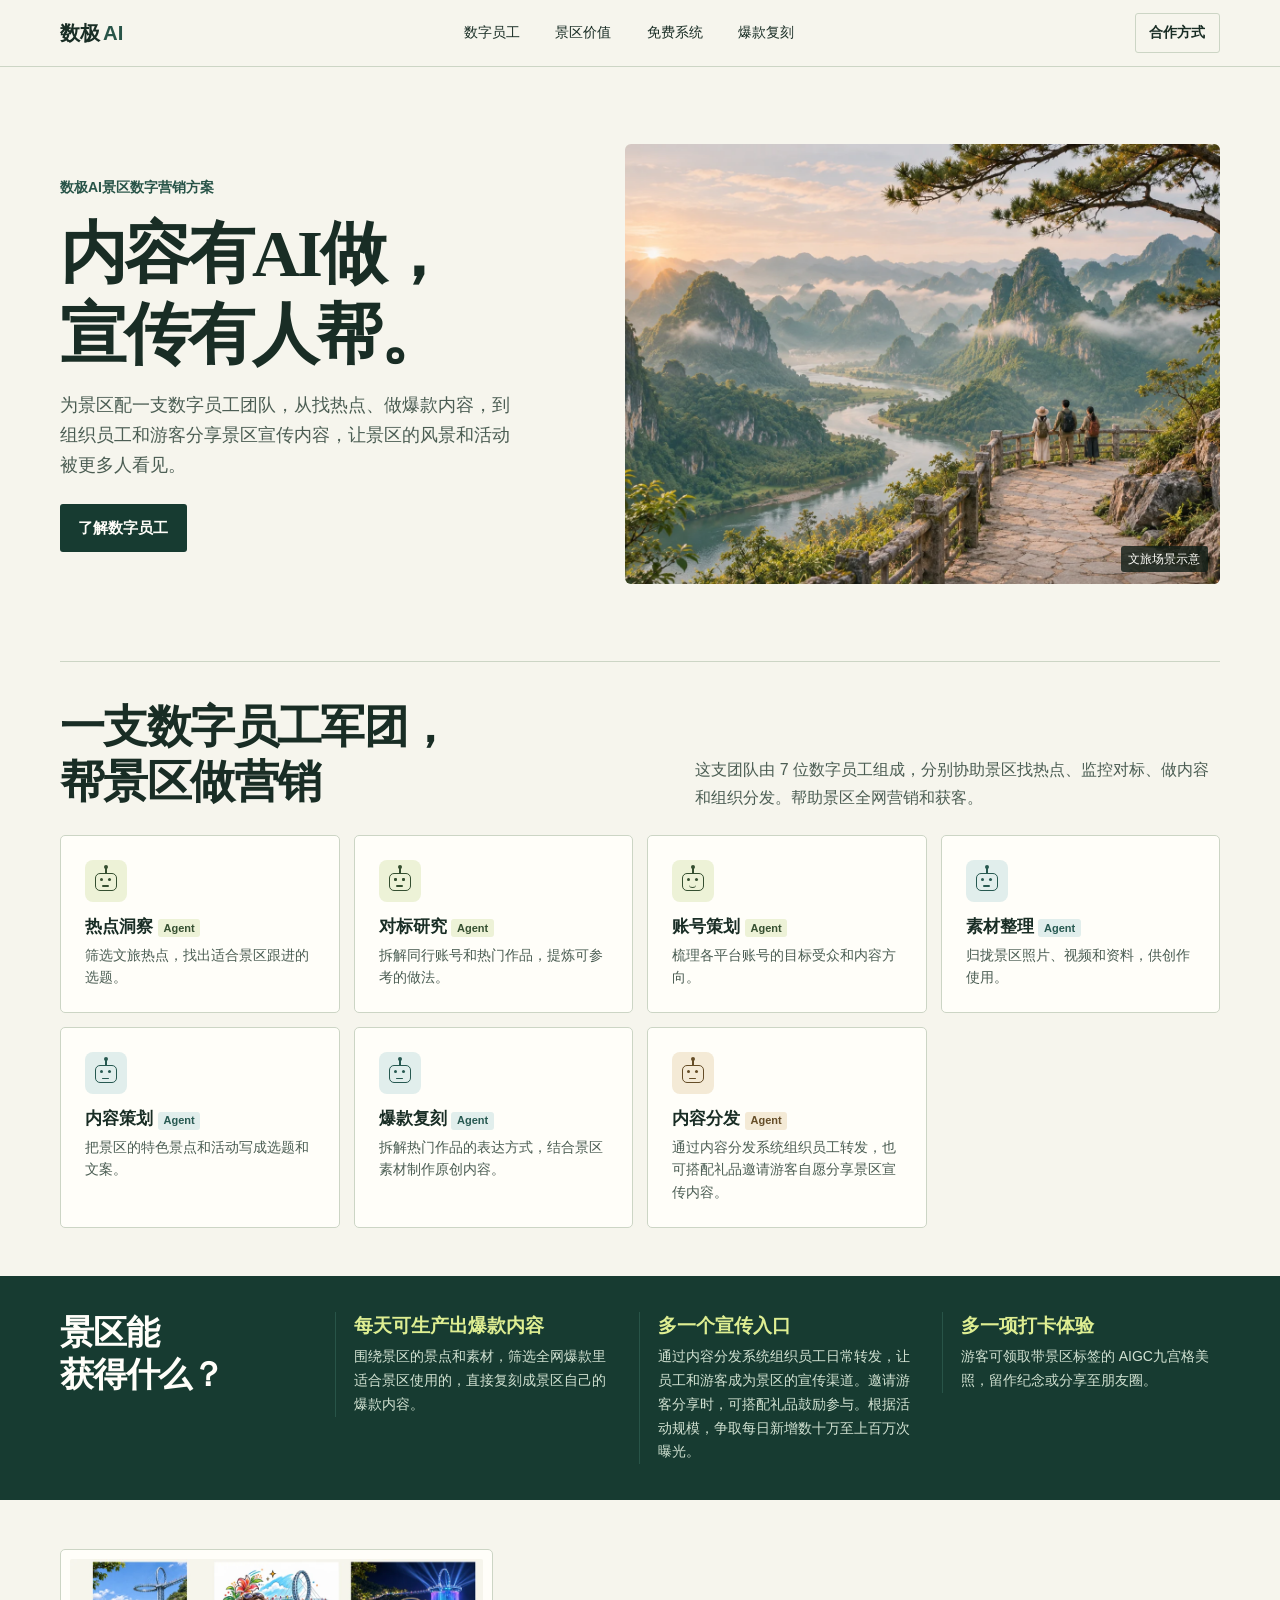
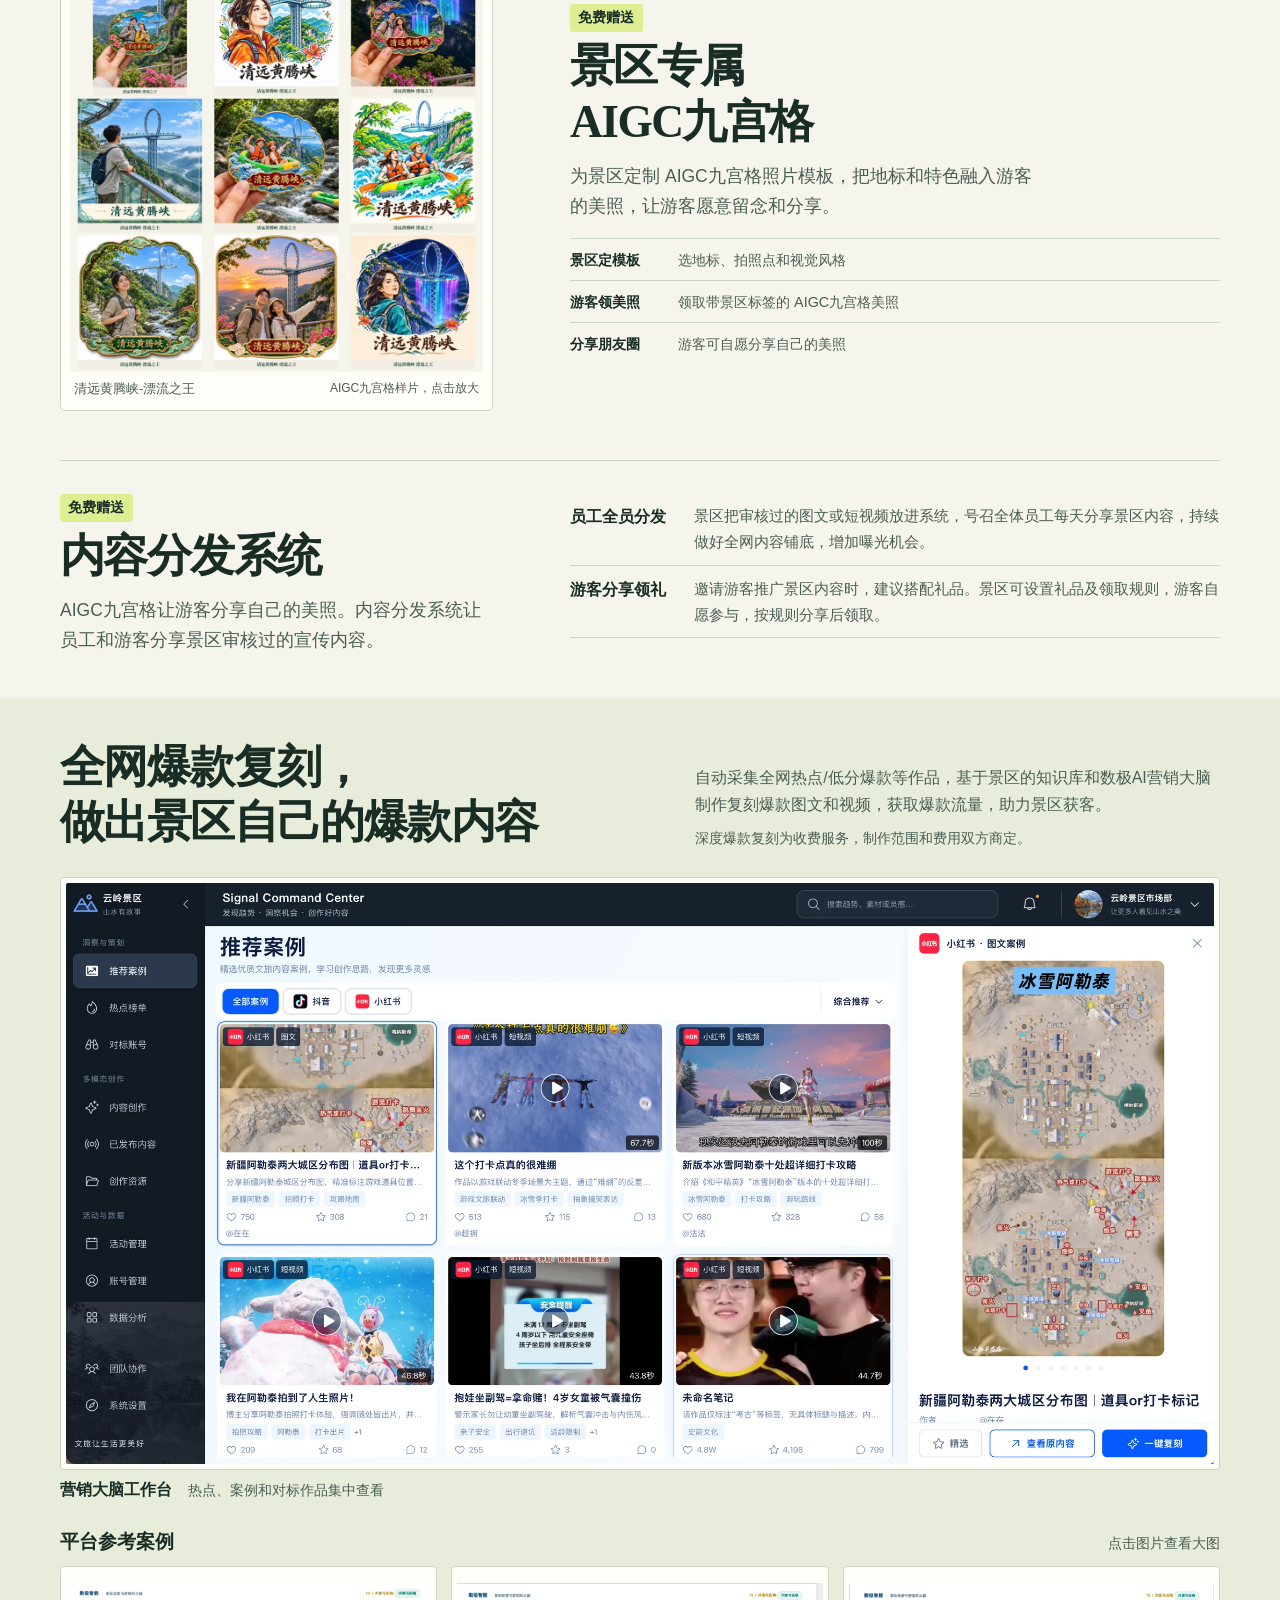
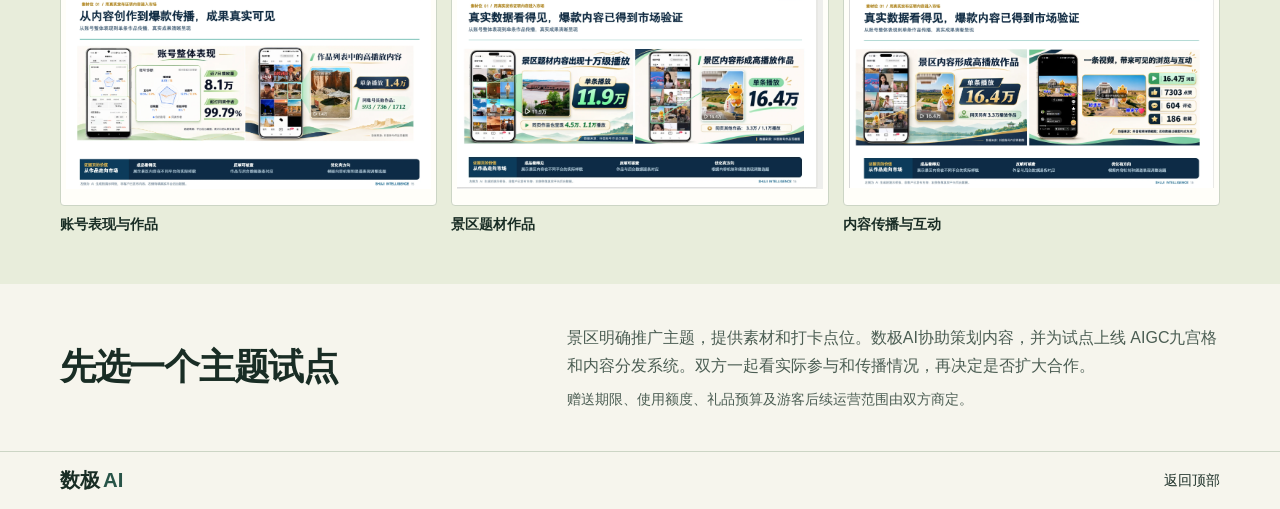
==== scenic-marketing/index.html @ 0c5eeeb1 "Publish the current scenic marketing proposal as a static page" ====
<!doctype html>
<html lang="zh-CN">
<head>
  <meta charset="utf-8">
  <meta name="viewport" content="width=device-width, initial-scale=1">
  <title>数极AI｜景区数字营销合作方案</title>
  <meta name="description" content="数极AI数字员工协助景区找热点、做内容、组织员工和游客分享，合作免费提供 AIGC九宫格和内容分发系统。">
  <link rel="stylesheet" href="styles.css">
  <script src="gallery.js" defer></script>
</head>
<body id="top">
  <a class="skip" href="#main">跳到正文</a>
  <header class="site-header">
    <div class="wrap nav">
      <a class="wordmark" href="#top">数极<span>AI</span></a>
      <nav aria-label="页面导航">
        <a href="#staff">数字员工</a>
        <a href="#value">景区价值</a>
        <a href="#gift">免费系统</a>
        <a href="#core">爆款复刻</a>
      </nav>
      <a class="nav-action" href="#pilot">合作方式</a>
    </div>
  </header>

  <main id="main">
    <section class="hero wrap" aria-labelledby="hero-title">
      <div class="hero-copy">
        <p class="hero-label">数极AI景区数字营销方案</p>
        <h1 id="hero-title">内容有AI做，<br>宣传有人帮。</h1>
        <p class="intro">为景区配一支数字员工团队，从找热点、做爆款内容，到组织员工和游客分享景区宣传内容，让景区的风景和活动被更多人看见。</p>
        <a class="button" href="#staff">了解数字员工</a>
      </div>
      <figure class="hero-figure">
        <img src="assets/scenic-hero.webp" width="1440" height="960" fetchpriority="high" alt="游客在观景步道上眺望青山与河流">
        <figcaption>文旅场景示意</figcaption>
      </figure>
    </section>

    <section class="staff wrap" id="staff" aria-labelledby="staff-title">
      <div class="section-heading">
        <h2 id="staff-title">一支数字员工军团，<br>帮景区做营销</h2>
        <p>这支团队由 7 位数字员工组成，分别协助景区找热点、监控对标、做内容和组织分发。帮助景区全网营销和获客。</p>
      </div>
      <ul class="staff-grid">
        <li class="agent agent-research">
          <span class="agent-icon" aria-hidden="true"><span class="robot-face"></span></span>
          <h3>热点洞察 <span class="agent-label">Agent</span></h3>
          <p>筛选文旅热点，找出适合景区跟进的选题。</p>
        </li>
        <li class="agent agent-research">
          <span class="agent-icon" aria-hidden="true"><span class="robot-face"></span></span>
          <h3>对标研究 <span class="agent-label">Agent</span></h3>
          <p>拆解同行账号和热门作品，提炼可参考的做法。</p>
        </li>
        <li class="agent agent-research">
          <span class="agent-icon" aria-hidden="true"><span class="robot-face"></span></span>
          <h3>账号策划 <span class="agent-label">Agent</span></h3>
          <p>梳理各平台账号的目标受众和内容方向。</p>
        </li>
        <li class="agent agent-creation">
          <span class="agent-icon" aria-hidden="true"><span class="robot-face"></span></span>
          <h3>素材整理 <span class="agent-label">Agent</span></h3>
          <p>归拢景区照片、视频和资料，供创作使用。</p>
        </li>
        <li class="agent agent-creation">
          <span class="agent-icon" aria-hidden="true"><span class="robot-face"></span></span>
          <h3>内容策划 <span class="agent-label">Agent</span></h3>
          <p>把景区的特色景点和活动写成选题和文案。</p>
        </li>
        <li class="agent agent-creation">
          <span class="agent-icon" aria-hidden="true"><span class="robot-face"></span></span>
          <h3>爆款复刻 <span class="agent-label">Agent</span></h3>
          <p>拆解热门作品的表达方式，结合景区素材制作原创内容。</p>
        </li>
        <li class="agent agent-distribution">
          <span class="agent-icon" aria-hidden="true"><span class="robot-face"></span></span>
          <h3>内容分发 <span class="agent-label">Agent</span></h3>
          <p>通过内容分发系统组织员工转发，也可搭配礼品邀请游客自愿分享景区宣传内容。</p>
        </li>
      </ul>
    </section>

    <section class="value" id="value" aria-labelledby="value-title">
      <div class="wrap value-grid">
        <h2 id="value-title">景区能<br>获得什么？</h2>
        <article><h3>每天可生产出爆款内容</h3><p>围绕景区的景点和素材，筛选全网爆款里适合景区使用的，直接复刻成景区自己的爆款内容。</p></article>
        <article><h3>多一个宣传入口</h3><p>通过内容分发系统组织员工日常转发，让员工和游客成为景区的宣传渠道。邀请游客分享时，可搭配礼品鼓励参与。根据活动规模，争取每日新增数十万至上百万次曝光。</p></article>
        <article><h3>多一项打卡体验</h3><p>游客可领取带景区标签的 AIGC九宫格美照，留作纪念或分享至朋友圈。</p></article>
      </div>
    </section>

    <section class="gift wrap" id="gift" aria-labelledby="gift-title">
      <figure class="gift-figure">
        <a class="zoom" href="assets/huangtengxia-nine.webp" data-caption="清远黄腾峡-漂流之王" aria-label="放大查看黄腾峡 AIGC九宫格样片">
          <img src="assets/huangtengxia-nine-preview.webp" width="940" height="940" loading="lazy" alt="清远黄腾峡-漂流之王，以天门悬廊、环形瀑布夜景和峡谷漂流为主题的 AIGC九宫格样片">
        </a>
        <figcaption>清远黄腾峡-漂流之王 <span>AIGC九宫格样片，点击放大</span></figcaption>
      </figure>
      <div class="gift-copy">
        <p class="offer">免费赠送</p>
        <h2 id="gift-title">景区专属<br>AIGC九宫格</h2>
        <p class="intro">为景区定制 AIGC九宫格照片模板，把地标和特色融入游客的美照，让游客愿意留念和分享。</p>
        <ol class="gift-flow">
          <li><strong>景区定模板</strong><span>选地标、拍照点和视觉风格</span></li>
          <li><strong>游客领美照</strong><span>领取带景区标签的 AIGC九宫格美照</span></li>
          <li><strong>分享朋友圈</strong><span>游客可自愿分享自己的美照</span></li>
        </ol>
      </div>
    </section>


    <section class="distribution wrap" id="distribution" aria-labelledby="distribution-title">
      <div>
        <p class="offer">免费赠送</p>
        <h2 id="distribution-title">内容分发系统</h2>
        <p class="intro">AIGC九宫格让游客分享自己的美照。内容分发系统让员工和游客分享景区审核过的宣传内容。</p>
      </div>
      <dl class="distribution-paths">
        <div>
          <dt>员工全员分发</dt>
          <dd>景区把审核过的图文或短视频放进系统，号召全体员工每天分享景区内容，持续做好全网内容铺底，增加曝光机会。</dd>
        </div>
        <div>
          <dt>游客分享领礼</dt>
          <dd>邀请游客推广景区内容时，建议搭配礼品。景区可设置礼品及领取规则，游客自愿参与，按规则分享后领取。</dd>
        </div>
      </dl>
    </section>

    <section class="core" id="core" aria-labelledby="core-title">
      <div class="wrap">
        <div class="section-heading">
          <h2 id="core-title">全网爆款复刻，<br>做出景区自己的爆款内容</h2>
          <div>
            <p>自动采集全网热点/低分爆款等作品，基于景区的知识库和数极AI营销大脑制作复刻爆款图文和视频，获取爆款流量，助力景区获客。</p>
            <p class="scope">深度爆款复刻为收费服务，制作范围和费用双方商定。</p>
          </div>
        </div>
        <figure class="workspace">
          <a class="zoom" href="assets/screen-0.webp" data-caption="营销大脑工作台" aria-label="放大查看营销大脑工作台">
            <img src="assets/screen-0.webp" width="2200" height="1114" loading="lazy" alt="数极AI营销大脑的文旅内容推荐案例工作台">
          </a>
          <figcaption><strong>营销大脑工作台</strong><span>热点、案例和对标作品集中查看</span></figcaption>
        </figure>
        <div class="case-header"><h3>平台参考案例</h3><p>点击图片查看大图</p></div>
        <div class="case-grid">
          <figure><a class="zoom" href="assets/screen-1.webp" data-caption="账号表现与作品" aria-label="放大查看账号表现与作品"><img src="assets/screen-1.webp" width="2024" height="1142" loading="lazy" alt="账号表现与作品展示"></a><figcaption>账号表现与作品</figcaption></figure>
          <figure><a class="zoom" href="assets/screen-2.webp" data-caption="景区题材作品" aria-label="放大查看景区题材作品"><img src="assets/screen-2.webp" width="2012" height="1136" loading="lazy" alt="景区题材作品展示"></a><figcaption>景区题材作品</figcaption></figure>
          <figure><a class="zoom" href="assets/screen-3.webp" data-caption="内容传播与互动" aria-label="放大查看内容传播与互动"><img src="assets/screen-3.webp" width="1998" height="1120" loading="lazy" alt="内容传播与互动展示"></a><figcaption>内容传播与互动</figcaption></figure>
        </div>
      </div>
    </section>

    <section class="pilot wrap" id="pilot" aria-labelledby="pilot-title">
      <h2 id="pilot-title">先选一个主题试点</h2>
      <div>
        <p>景区明确推广主题，提供素材和打卡点位。数极AI协助策划内容，并为试点上线 AIGC九宫格和内容分发系统。双方一起看实际参与和传播情况，再决定是否扩大合作。</p>
        <p class="scope">赠送期限、使用额度、礼品预算及游客后续运营范围由双方商定。</p>
      </div>
    </section>
  </main>
  <footer class="site-footer"><div class="wrap"><span class="wordmark">数极<span>AI</span></span><a href="#top">返回顶部</a></div></footer>
  <dialog class="lightbox" aria-labelledby="lightbox-title">
    <div class="lightbox-head"><strong id="lightbox-title"></strong><button type="button">关闭</button></div>
    <img alt="">
  </dialog>
</body>
</html>
---- scenic-marketing/styles.css ----
:root {
  color-scheme: light;
  --paper: #f6f5ed;
  --white: #fffef9;
  --ink: #192d25;
  --soft-ink: #4b5d53;
  --pine: #173b31;
  --fern: #285448;
  --lime: #deee92;
  --pale: #e8eddb;
  --outline: #ccd5c5;
  --inverse: #d2e2d2;
  --scrim: #101d17cc;
  --agent-research-bg: #edf2d7;
  --agent-research-ink: #354f30;
  --agent-creation-bg: #e1eeec;
  --agent-creation-ink: #275951;
  --agent-distribution-bg: #f4ead6;
  --agent-distribution-ink: #654d27;
  --sans: "PingFang SC", "Noto Sans CJK SC", "Microsoft YaHei", sans-serif;
  --serif: "Songti SC", "Noto Serif CJK SC", "SimSun", serif;
}

*, *::before, *::after { box-sizing: border-box; }
html { scroll-behavior: smooth; }
body {
  margin: 0;
  background: var(--paper);
  color: var(--ink);
  font: 400 1rem/1.7 var(--sans);
}
:focus-visible { outline: 3px solid var(--fern); outline-offset: 4px; }
a { color: inherit; text-decoration: none; }
h1, h2, h3, p, figure, dl, dd { margin: 0; }
img { display: block; max-width: 100%; }
section[id] { scroll-margin-top: 20px; }
.wrap { width: min(1160px, calc(100% - 80px)); margin-inline: auto; }
.skip { position: absolute; z-index: 5; top: .75rem; left: .75rem; padding: .6rem 1rem; background: var(--lime); }
.skip:not(:focus) { clip-path: inset(50%); }

.site-header { border-bottom: 1px solid var(--outline); }
.nav { min-height: 66px; display: flex; align-items: center; justify-content: space-between; gap: 24px; }
.wordmark { font-size: 1.27rem; font-weight: 850; white-space: nowrap; line-height: 1.2; }
.wordmark span { color: var(--fern); margin-left: .15em; }
.nav nav { display: flex; gap: clamp(.65rem, 3vw, 2.2rem); font-size: .875rem; }
.nav nav a:hover, .site-footer a:hover { text-decoration: underline; text-underline-offset: .25rem; }
.nav-action { padding: .42rem .85rem; border: 1px solid var(--outline); border-radius: 3px; font-size: .875rem; font-weight: 650; white-space: nowrap; }
.nav-action:hover { border-color: var(--fern); }

.hero {
  display: grid;
  grid-template-columns: minmax(0, .97fr) minmax(0, 1.15fr);
  align-items: center;
  gap: clamp(30px, 5vw, 80px);
  padding-block: clamp(36px, 6vw, 80px);
}
.hero-label { font-size: .875rem; font-weight: 650; color: var(--fern); }
h1, h2 { font-family: var(--serif); font-weight: 800; line-height: 1.22; overflow-wrap: break-word; }
h1 { font-size: clamp(2.75rem, 5.2vw, 5.1rem); margin: .8rem 0 1rem; letter-spacing: -.045em; }
h2 { font-size: clamp(2rem, 3.55vw, 3.1rem); letter-spacing: -.035em; }
h3 { font-size: 1.18rem; font-weight: 760; line-height: 1.45; }
.intro { max-width: 29rem; color: var(--soft-ink); font-size: clamp(1rem, 1.45vw, 1.095rem); }
.button {
  display: inline-block;
  margin-top: 1.45rem;
  padding: .7rem 1.15rem;
  background: var(--pine);
  color: var(--white);
  font-size: .9375rem;
  font-weight: 700;
  border-radius: 3px;
}
.button:hover { background: var(--fern); }
.hero-figure { position: relative; }
.hero-figure img { width: 100%; height: auto; aspect-ratio: 1.35; object-fit: cover; border-radius: 6px; background: var(--pale); }
.hero-figure figcaption {
  position: absolute;
  right: 12px;
  bottom: 12px;
  background: var(--scrim);
  color: var(--white);
  padding: .18rem .48rem;
  font-size: .75rem;
  border-radius: 3px;
}

.staff { padding: 38px 0 48px; border-top: 1px solid var(--outline); }
.section-heading { display: grid; grid-template-columns: minmax(0, 1fr) minmax(0, .87fr); gap: 32px; align-items: end; }
.section-heading p, .pilot p { color: var(--soft-ink); }
.staff-grid {
  display: grid;
  grid-template-columns: repeat(4, minmax(0, 1fr));
  gap: 14px;
  list-style: none;
  margin: 24px 0 0;
  padding: 0;
}
.agent {
  min-width: 0;
  padding: clamp(15px, 2.2vw, 24px);
  background: var(--white);
  border: 1px solid var(--outline);
  border-radius: 5px;
}
.agent-research {
  --agent-tile: var(--agent-research-bg);
  --agent-ink: var(--agent-research-ink);
}
.agent-creation {
  --agent-tile: var(--agent-creation-bg);
  --agent-ink: var(--agent-creation-ink);
}
.agent-distribution {
  --agent-tile: var(--agent-distribution-bg);
  --agent-ink: var(--agent-distribution-ink);
}
.agent > .agent-icon { margin-bottom: .8rem; }
.agent h3 { margin-bottom: .32rem; font-size: 1.0625rem; line-height: 1.4; }
.agent p { color: var(--soft-ink); font-size: .875rem; line-height: 1.6; }
.agent-label {
  display: inline-block;
  padding: .08rem .36rem;
  color: var(--agent-ink);
  background: var(--agent-tile);
  border-radius: 3px;
  font-size: .6875rem;
  font-weight: 650;
}
.agent-icon {
  position: relative;
  display: block;
  width: 42px;
  height: 42px;
  color: var(--agent-ink);
  background: var(--agent-tile);
  border-radius: 8px;
}
.agent-icon::before, .agent-icon::after,
.robot-face::before, .robot-face::after { position: absolute; content: ""; }
.agent-icon::before {
  top: 7px;
  left: 20px;
  width: 2px;
  height: 7px;
  background: currentColor;
}
.agent-icon::after {
  top: 5px;
  left: 19px;
  width: 4px;
  height: 4px;
  border-radius: 50%;
  background: currentColor;
}
.robot-face {
  position: absolute;
  top: 13px;
  left: 10px;
  width: 22px;
  height: 18px;
  border: 1.5px solid currentColor;
  border-radius: 5px;
}
.robot-face::before {
  top: 4px;
  left: 4px;
  width: 3px;
  height: 3px;
  border-radius: 50%;
  background: currentColor;
  box-shadow: 8px 0 currentColor;
}
.robot-face::after {
  left: 6px;
  bottom: 3px;
  width: 7px;
  height: 1.5px;
  border-radius: 2px;
  background: currentColor;
}
.agent:nth-child(2) .robot-face::before { border-radius: 1px; }
.agent:nth-child(3) .robot-face::after {
  bottom: 2px;
  height: 4px;
  border-bottom: 1.5px solid currentColor;
  border-radius: 0 0 5px 5px;
  background: transparent;
}

.value { background: var(--pine); color: var(--white); padding: 36px 0; }
.value-grid { display: grid; grid-template-columns: .9fr repeat(3, minmax(0, 1fr)); gap: 25px; align-items: start; }
.value h2 { font-size: clamp(1.8rem, 2.65vw, 2.6rem); }
.value article { border-left: 1px solid var(--fern); padding-left: 18px; }
.value h3 { color: var(--lime); margin-bottom: .35rem; }
.value p { color: var(--inverse); font-size: .875rem; }

.gift { display: grid; grid-template-columns: minmax(0, .8fr) minmax(0, 1.2fr); gap: clamp(26px, 6vw, 86px); align-items: center; padding-block: 49px; }
.gift-figure { padding: 9px; background: var(--white); border: 1px solid var(--outline); border-radius: 5px; max-width: 450px; }
.gift-figure img { width: 100%; height: auto; aspect-ratio: 1; object-fit: cover; background: var(--pale); }
.gift-figure .zoom { border: 0; padding: 0; }
.gift-figure figcaption { display: flex; flex-wrap: wrap; justify-content: space-between; gap: .15rem .75rem; padding: .35rem .25rem .05rem; color: var(--soft-ink); font-size: .8125rem; }
.gift-figure figcaption span { font-size: .75rem; }
.offer { display: inline-block; margin-bottom: .45rem; font-size: .875rem; font-weight: 720; background: var(--lime); padding: .13rem .52rem; border-radius: 3px; }
.gift .intro { margin-top: .75rem; }
.gift-flow { list-style: none; display: grid; gap: .5rem; padding: 0; margin: 1rem 0 0; }
.gift-flow li { display: grid; grid-template-columns: 6.2rem minmax(0, 1fr); gap: .55rem; border-top: 1px solid var(--outline); padding-top: .55rem; font-size: .9rem; }
.gift-flow span { color: var(--soft-ink); }

.distribution {
  display: grid;
  grid-template-columns: minmax(0, .8fr) minmax(0, 1.2fr);
  gap: clamp(26px, 6vw, 86px);
  align-items: start;
  padding-block: 32px 42px;
  border-top: 1px solid var(--outline);
}
.distribution .intro { margin-top: .75rem; }
.distribution-paths > div {
  display: grid;
  grid-template-columns: 7rem minmax(0, 1fr);
  gap: .75rem;
  padding: .65rem 0;
  border-bottom: 1px solid var(--outline);
}
.distribution-paths dt { font-weight: 720; }
.distribution-paths dd { color: var(--soft-ink); font-size: .9375rem; }

.core { padding: 42px 0 48px; background: var(--pale); }
.scope { font-size: .875rem; margin-top: .55rem; }
.workspace { margin-top: 26px; }
.zoom { display: block; background: var(--white); border: 1px solid var(--outline); padding: 5px; border-radius: 4px; cursor: zoom-in; }
.zoom:hover { border-color: var(--fern); }
.zoom img { width: 100%; height: auto; border-radius: 2px; }
.workspace figcaption { display: flex; flex-wrap: wrap; gap: .4rem 1rem; align-items: baseline; margin-top: .4rem; }
.workspace figcaption span, .case-header p { font-size: .875rem; color: var(--soft-ink); }
.case-header { margin-top: 24px; display: flex; flex-wrap: wrap; justify-content: space-between; align-items: baseline; gap: .3rem 1rem; }
.case-grid { display: grid; grid-template-columns: repeat(3, minmax(0, 1fr)); gap: 14px; margin-top: .65rem; }
.case-grid img { aspect-ratio: 16 / 10; object-fit: contain; }
.case-grid figcaption { margin-top: .4rem; font-size: .875rem; font-weight: 650; }

.pilot { display: grid; grid-template-columns: minmax(0, .85fr) minmax(0, 1.15fr); gap: 24px; align-items: center; padding-block: 40px; }
.pilot h2 { font-size: clamp(1.85rem, 2.8vw, 2.55rem); }
.site-footer { border-top: 1px solid var(--outline); }
.site-footer .wrap { display: flex; justify-content: space-between; align-items: center; padding-block: 16px; }
.site-footer a { font-size: .875rem; }
.lightbox { color: var(--ink); background: var(--white); border: 1px solid var(--outline); padding: 12px; border-radius: 6px; max-width: min(calc(100% - 24px), 1380px); max-height: 94vh; }
.lightbox::backdrop { background: var(--scrim); }
.lightbox-head { display: flex; justify-content: space-between; align-items: center; gap: 12px; margin-bottom: 8px; }
.lightbox button { font: inherit; color: var(--ink); background: var(--pale); border: 1px solid var(--outline); padding: .28rem .7rem; border-radius: 3px; cursor: pointer; }
.lightbox img { max-height: 80vh; object-fit: contain; }

@media (max-width: 850px) {
  .wrap { width: min(1160px, calc(100% - 40px)); }
  .hero { gap: 26px; }
  .staff-grid { grid-template-columns: repeat(2, minmax(0, 1fr)); }
  .value-grid { grid-template-columns: repeat(3, minmax(0, 1fr)); gap: 16px; }
  .value h2 { grid-column: 1 / -1; }
  .value h2 br { display: none; }
}
@media (max-width: 630px) {
  .wrap { width: calc(100% - 32px); }
  .nav { padding-block: 10px; flex-wrap: wrap; gap: 8px 16px; }
  .nav nav { order: 1; width: 100%; justify-content: space-between; padding: 3px 0; }
  .nav-action { padding: .3rem .65rem; }
  .hero, .section-heading, .pilot, .gift, .distribution { grid-template-columns: minmax(0, 1fr); gap: 20px; }
  .hero { padding-block: 28px; }
  .hero h1 { font-size: clamp(2.55rem, 10vw, 3.45rem); margin-block: .45rem .75rem; }
  .hero-figure img { aspect-ratio: 1.65; }
  .staff, .gift, .distribution, .core, .pilot { padding-block: 30px; }
  .distribution-paths > div { grid-template-columns: minmax(0, 1fr); gap: .15rem; }
  .staff-grid, .value-grid { grid-template-columns: minmax(0, 1fr); }
  .staff-grid { margin-top: 16px; }
  .value { padding-block: 30px; }
  .value h2 { grid-column: auto; }
  .gift-figure { grid-row: 2; max-width: 420px; }
  .case-grid { grid-template-columns: repeat(2, minmax(0, 1fr)); }
}
@media (prefers-reduced-motion: reduce) {
  html { scroll-behavior: auto; }
}
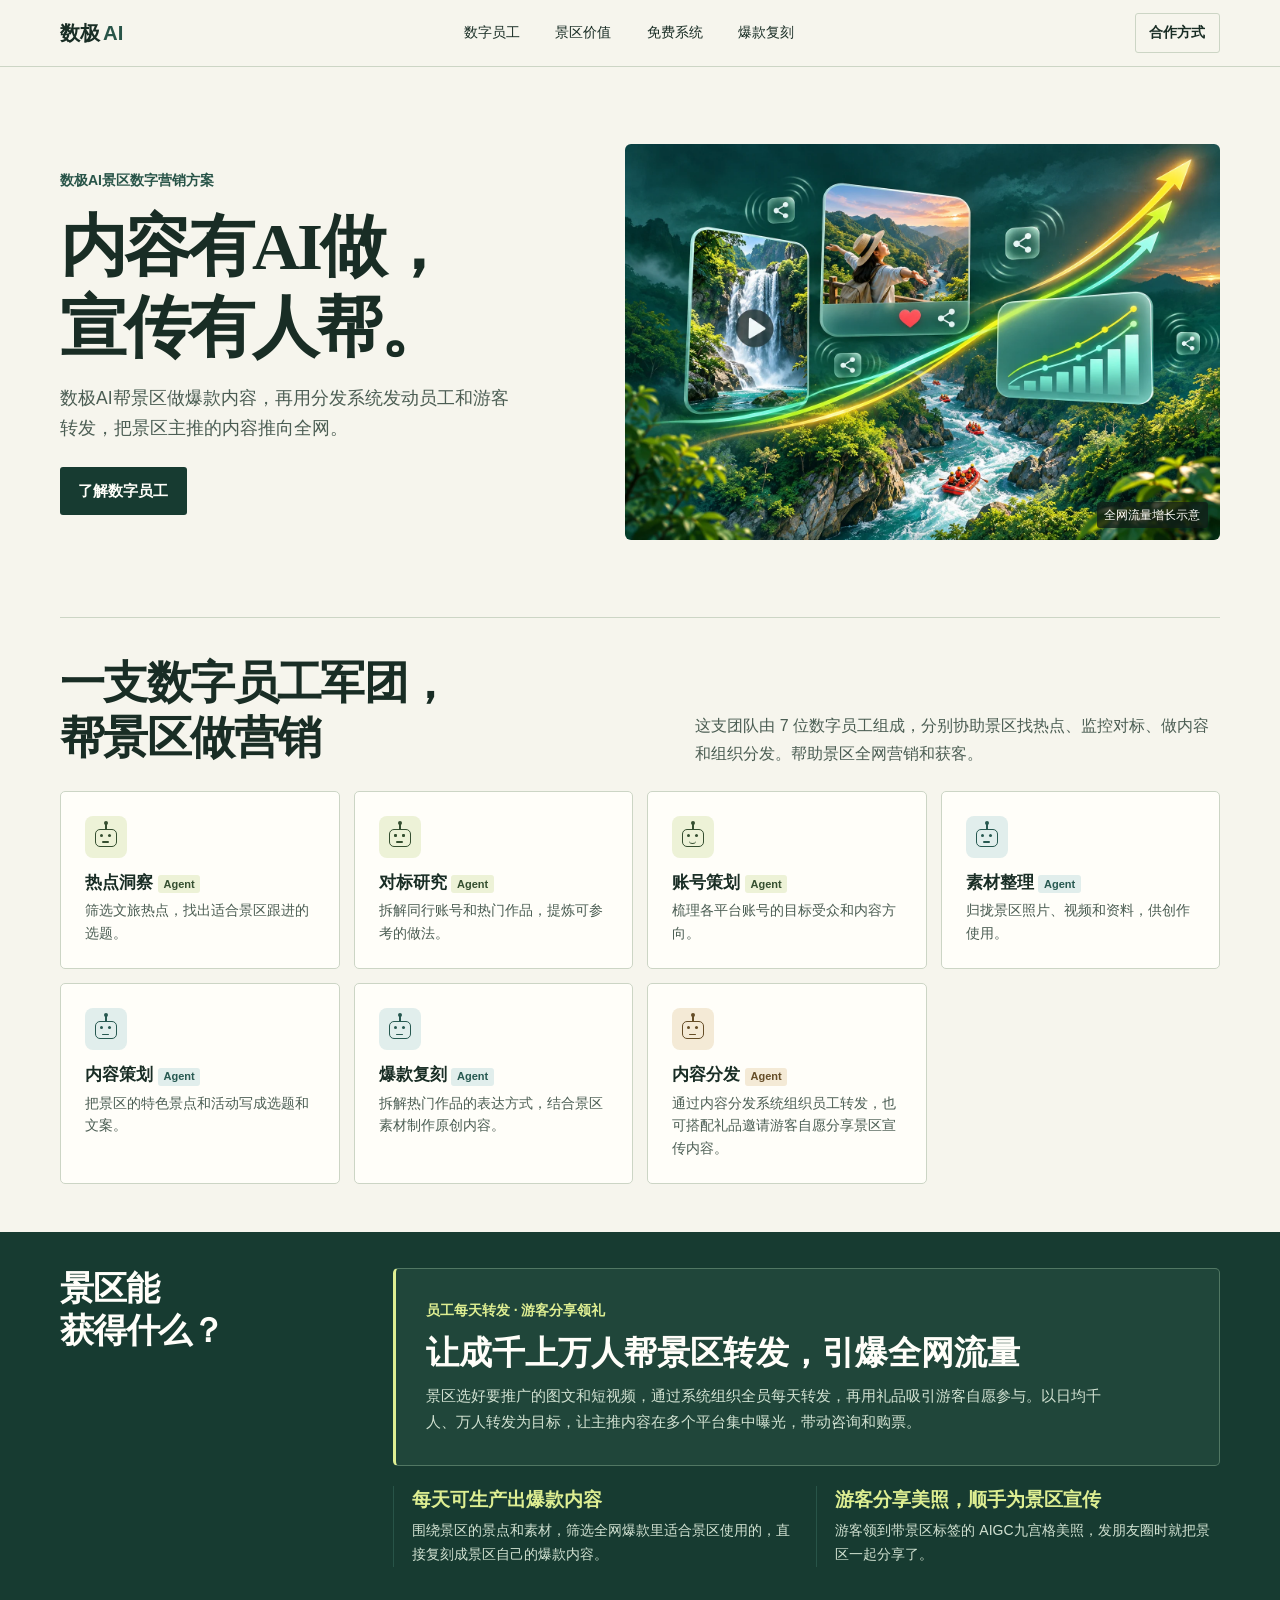
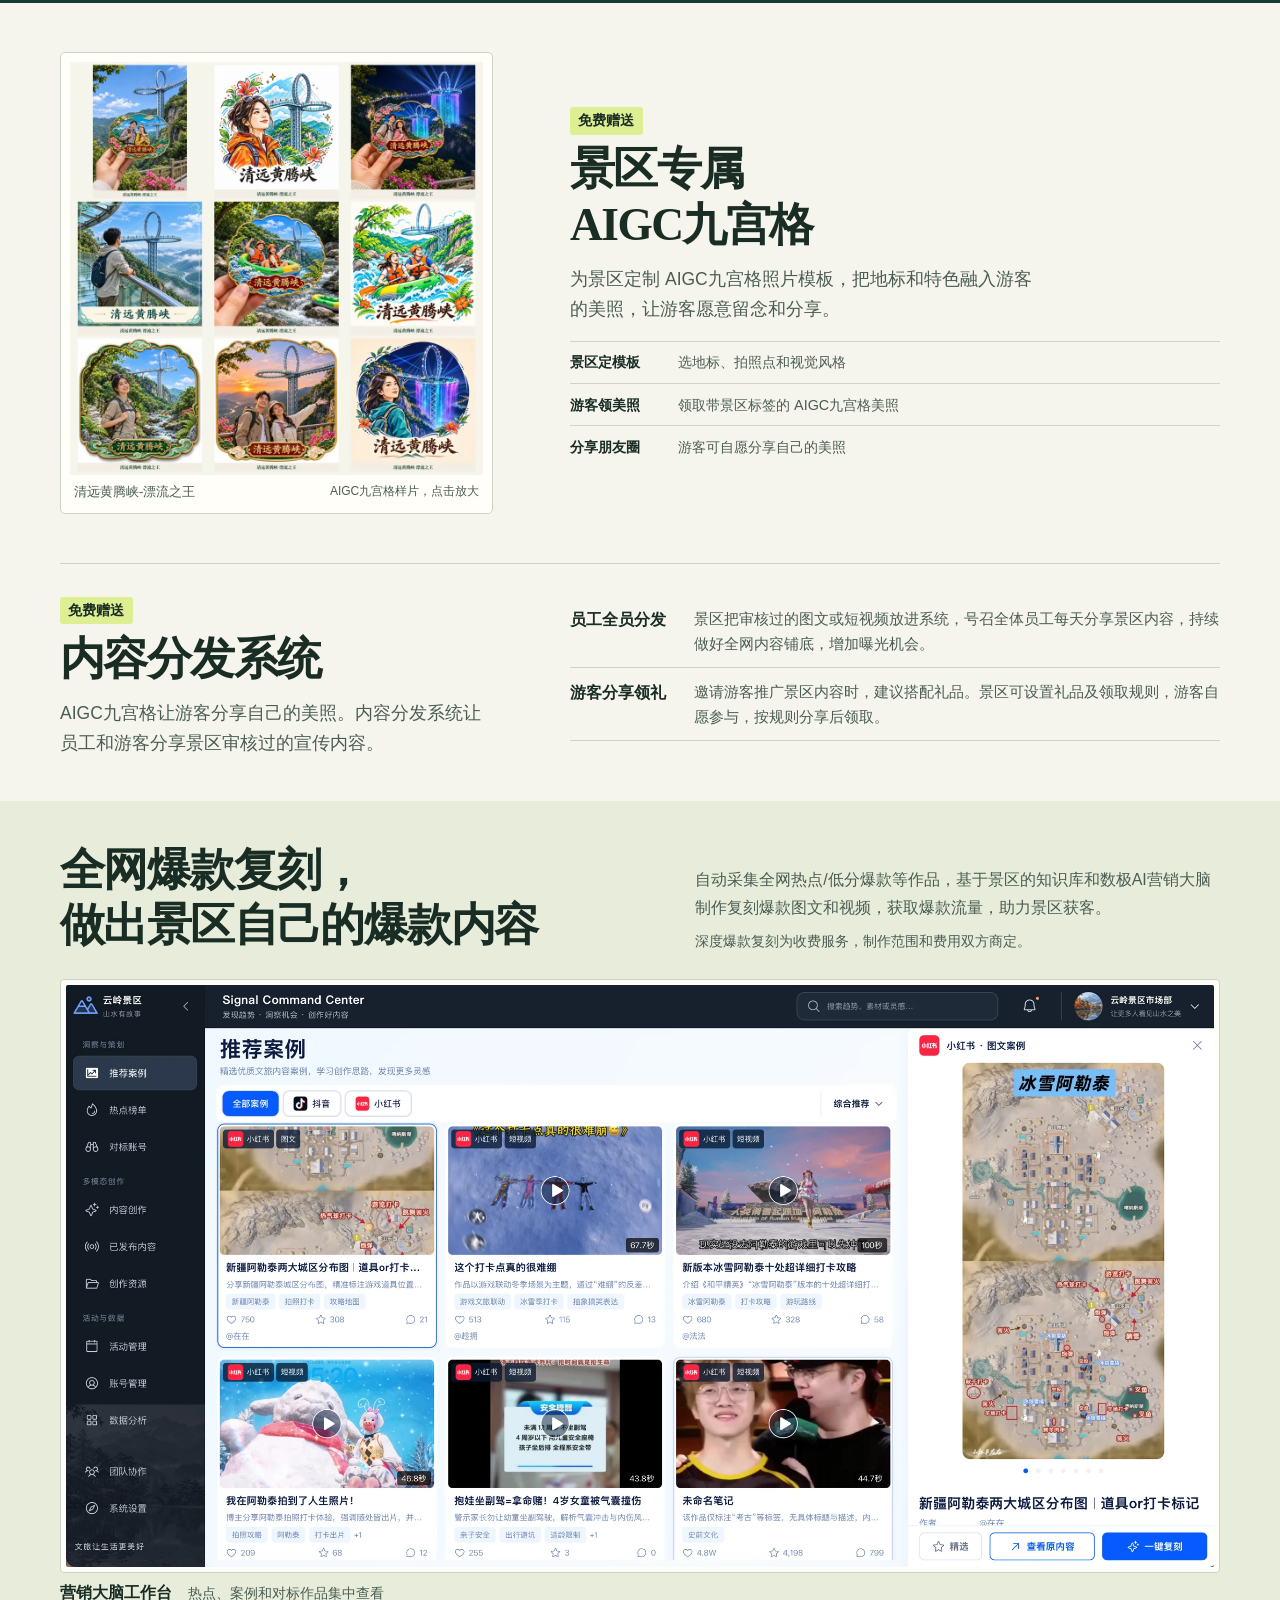
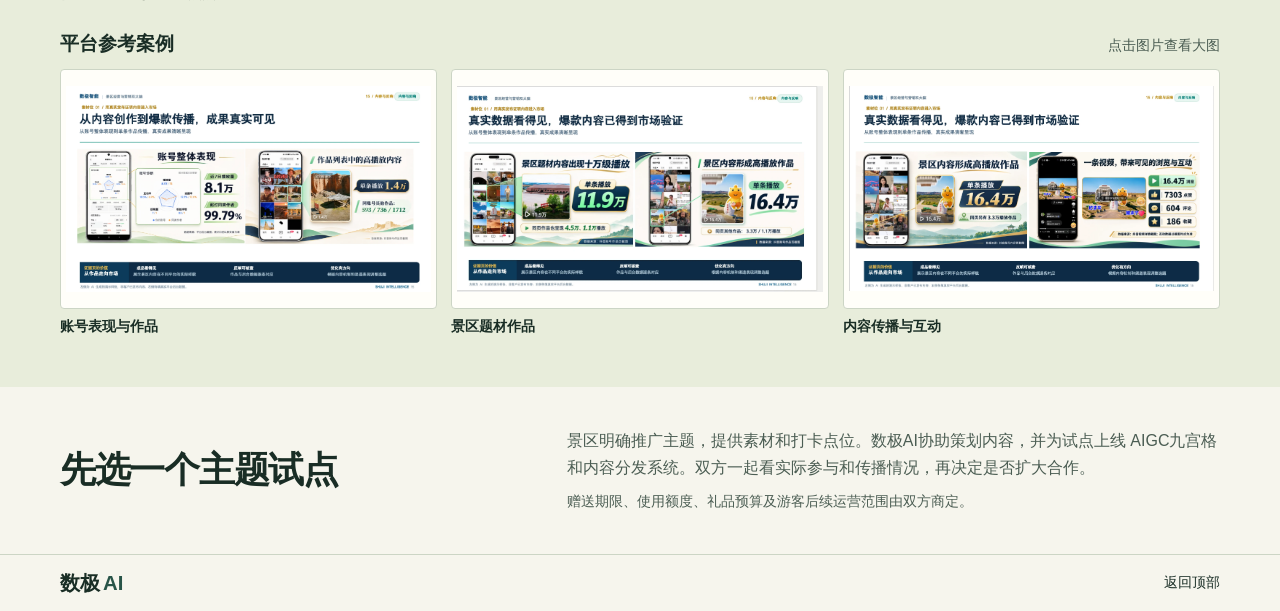
==== commit 4eb5d412: "Feature traffic growth artwork and share-driven scenic marketing benefits" ====
--- a/scenic-marketing/index.html
+++ b/scenic-marketing/index.html
@@ -5,7 +5,7 @@
   <meta name="viewport" content="width=device-width, initial-scale=1">
   <title>数极AI｜景区数字营销合作方案</title>
   <meta name="description" content="数极AI数字员工协助景区找热点、做内容、组织员工和游客分享，合作免费提供 AIGC九宫格和内容分发系统。">
-  <link rel="stylesheet" href="styles.css">
+  <link rel="stylesheet" href="styles.css?v=traffic">
   <script src="gallery.js" defer></script>
 </head>
 <body id="top">
@@ -28,12 +28,12 @@
       <div class="hero-copy">
         <p class="hero-label">数极AI景区数字营销方案</p>
         <h1 id="hero-title">内容有AI做，<br>宣传有人帮。</h1>
-        <p class="intro">为景区配一支数字员工团队，从找热点、做爆款内容，到组织员工和游客分享景区宣传内容，让景区的风景和活动被更多人看见。</p>
+        <p class="intro">数极AI帮景区做爆款内容，再用分发系统发动员工和游客转发，把景区主推的内容推向全网。</p>
         <a class="button" href="#staff">了解数字员工</a>
       </div>
       <figure class="hero-figure">
-        <img src="assets/scenic-hero.webp" width="1440" height="960" fetchpriority="high" alt="游客在观景步道上眺望青山与河流">
-        <figcaption>文旅场景示意</figcaption>
+        <img src="assets/scenic-traffic-rise.webp" width="1536" height="1024" fetchpriority="high" alt="峡谷漂流、短视频与游客动态组成的组图，多条上扬曲线示意景区内容在不同平台获得更多曝光">
+        <figcaption>全网流量增长示意</figcaption>
       </figure>
     </section>
 
@@ -84,9 +84,15 @@
     <section class="value" id="value" aria-labelledby="value-title">
       <div class="wrap value-grid">
         <h2 id="value-title">景区能<br>获得什么？</h2>
-        <article><h3>每天可生产出爆款内容</h3><p>围绕景区的景点和素材，筛选全网爆款里适合景区使用的，直接复刻成景区自己的爆款内容。</p></article>
-        <article><h3>多一个宣传入口</h3><p>通过内容分发系统组织员工日常转发，让员工和游客成为景区的宣传渠道。邀请游客分享时，可搭配礼品鼓励参与。根据活动规模，争取每日新增数十万至上百万次曝光。</p></article>
-        <article><h3>多一项打卡体验</h3><p>游客可领取带景区标签的 AIGC九宫格美照，留作纪念或分享至朋友圈。</p></article>
+        <div class="value-cards">
+          <article class="value-feature">
+            <p class="value-kicker">员工每天转发 · 游客分享领礼</p>
+            <h3>让成千上万人帮景区转发，引爆全网流量</h3>
+            <p>景区选好要推广的图文和短视频，通过系统组织全员每天转发，再用礼品吸引游客自愿参与。以日均千人、万人转发为目标，让主推内容在多个平台集中曝光，带动咨询和购票。</p>
+          </article>
+          <article><h3>每天可生产出爆款内容</h3><p>围绕景区的景点和素材，筛选全网爆款里适合景区使用的，直接复刻成景区自己的爆款内容。</p></article>
+          <article><h3>游客分享美照，顺手为景区宣传</h3><p>游客领到带景区标签的 AIGC九宫格美照，发朋友圈时就把景区一起分享了。</p></article>
+        </div>
       </div>
     </section>
 
--- a/scenic-marketing/styles.css
+++ b/scenic-marketing/styles.css
@@ -72,7 +72,7 @@
 }
 .button:hover { background: var(--fern); }
 .hero-figure { position: relative; }
-.hero-figure img { width: 100%; height: auto; aspect-ratio: 1.35; object-fit: cover; border-radius: 6px; background: var(--pale); }
+.hero-figure img { width: 100%; height: auto; border-radius: 6px; background: var(--pale); }
 .hero-figure figcaption {
   position: absolute;
   right: 12px;
@@ -188,11 +188,23 @@
 }
 
 .value { background: var(--pine); color: var(--white); padding: 36px 0; }
-.value-grid { display: grid; grid-template-columns: .9fr repeat(3, minmax(0, 1fr)); gap: 25px; align-items: start; }
+.value-grid { display: grid; grid-template-columns: minmax(0, .65fr) minmax(0, 2fr); gap: clamp(24px, 5vw, 64px); align-items: start; }
+.value-cards { display: grid; grid-template-columns: repeat(2, minmax(0, 1fr)); gap: 20px; }
 .value h2 { font-size: clamp(1.8rem, 2.65vw, 2.6rem); }
 .value article { border-left: 1px solid var(--fern); padding-left: 18px; }
 .value h3 { color: var(--lime); margin-bottom: .35rem; }
 .value p { color: var(--inverse); font-size: .875rem; }
+.value .value-feature {
+  grid-column: 1 / -1;
+  padding: clamp(16px, 2.65vw, 30px);
+  border: 1px solid #517763;
+  border-left: 3px solid var(--lime);
+  border-radius: 5px;
+  background: #20463a;
+}
+.value-feature .value-kicker { color: var(--lime); font-weight: 700; margin-bottom: .4rem; }
+.value-feature h3 { color: var(--white); font-size: clamp(1.3rem, 2.9vw, 2.075rem); }
+.value-feature p:last-child { font-size: .96rem; max-width: 44rem; }
 
 .gift { display: grid; grid-template-columns: minmax(0, .8fr) minmax(0, 1.2fr); gap: clamp(26px, 6vw, 86px); align-items: center; padding-block: 49px; }
 .gift-figure { padding: 9px; background: var(--white); border: 1px solid var(--outline); border-radius: 5px; max-width: 450px; }
@@ -253,8 +265,7 @@
   .wrap { width: min(1160px, calc(100% - 40px)); }
   .hero { gap: 26px; }
   .staff-grid { grid-template-columns: repeat(2, minmax(0, 1fr)); }
-  .value-grid { grid-template-columns: repeat(3, minmax(0, 1fr)); gap: 16px; }
-  .value h2 { grid-column: 1 / -1; }
+  .value-grid { grid-template-columns: minmax(0, 1fr); gap: 16px; }
   .value h2 br { display: none; }
 }
 @media (max-width: 630px) {
@@ -265,13 +276,11 @@
   .hero, .section-heading, .pilot, .gift, .distribution { grid-template-columns: minmax(0, 1fr); gap: 20px; }
   .hero { padding-block: 28px; }
   .hero h1 { font-size: clamp(2.55rem, 10vw, 3.45rem); margin-block: .45rem .75rem; }
-  .hero-figure img { aspect-ratio: 1.65; }
   .staff, .gift, .distribution, .core, .pilot { padding-block: 30px; }
   .distribution-paths > div { grid-template-columns: minmax(0, 1fr); gap: .15rem; }
-  .staff-grid, .value-grid { grid-template-columns: minmax(0, 1fr); }
+  .staff-grid, .value-cards { grid-template-columns: minmax(0, 1fr); }
   .staff-grid { margin-top: 16px; }
   .value { padding-block: 30px; }
-  .value h2 { grid-column: auto; }
   .gift-figure { grid-row: 2; max-width: 420px; }
   .case-grid { grid-template-columns: repeat(2, minmax(0, 1fr)); }
 }
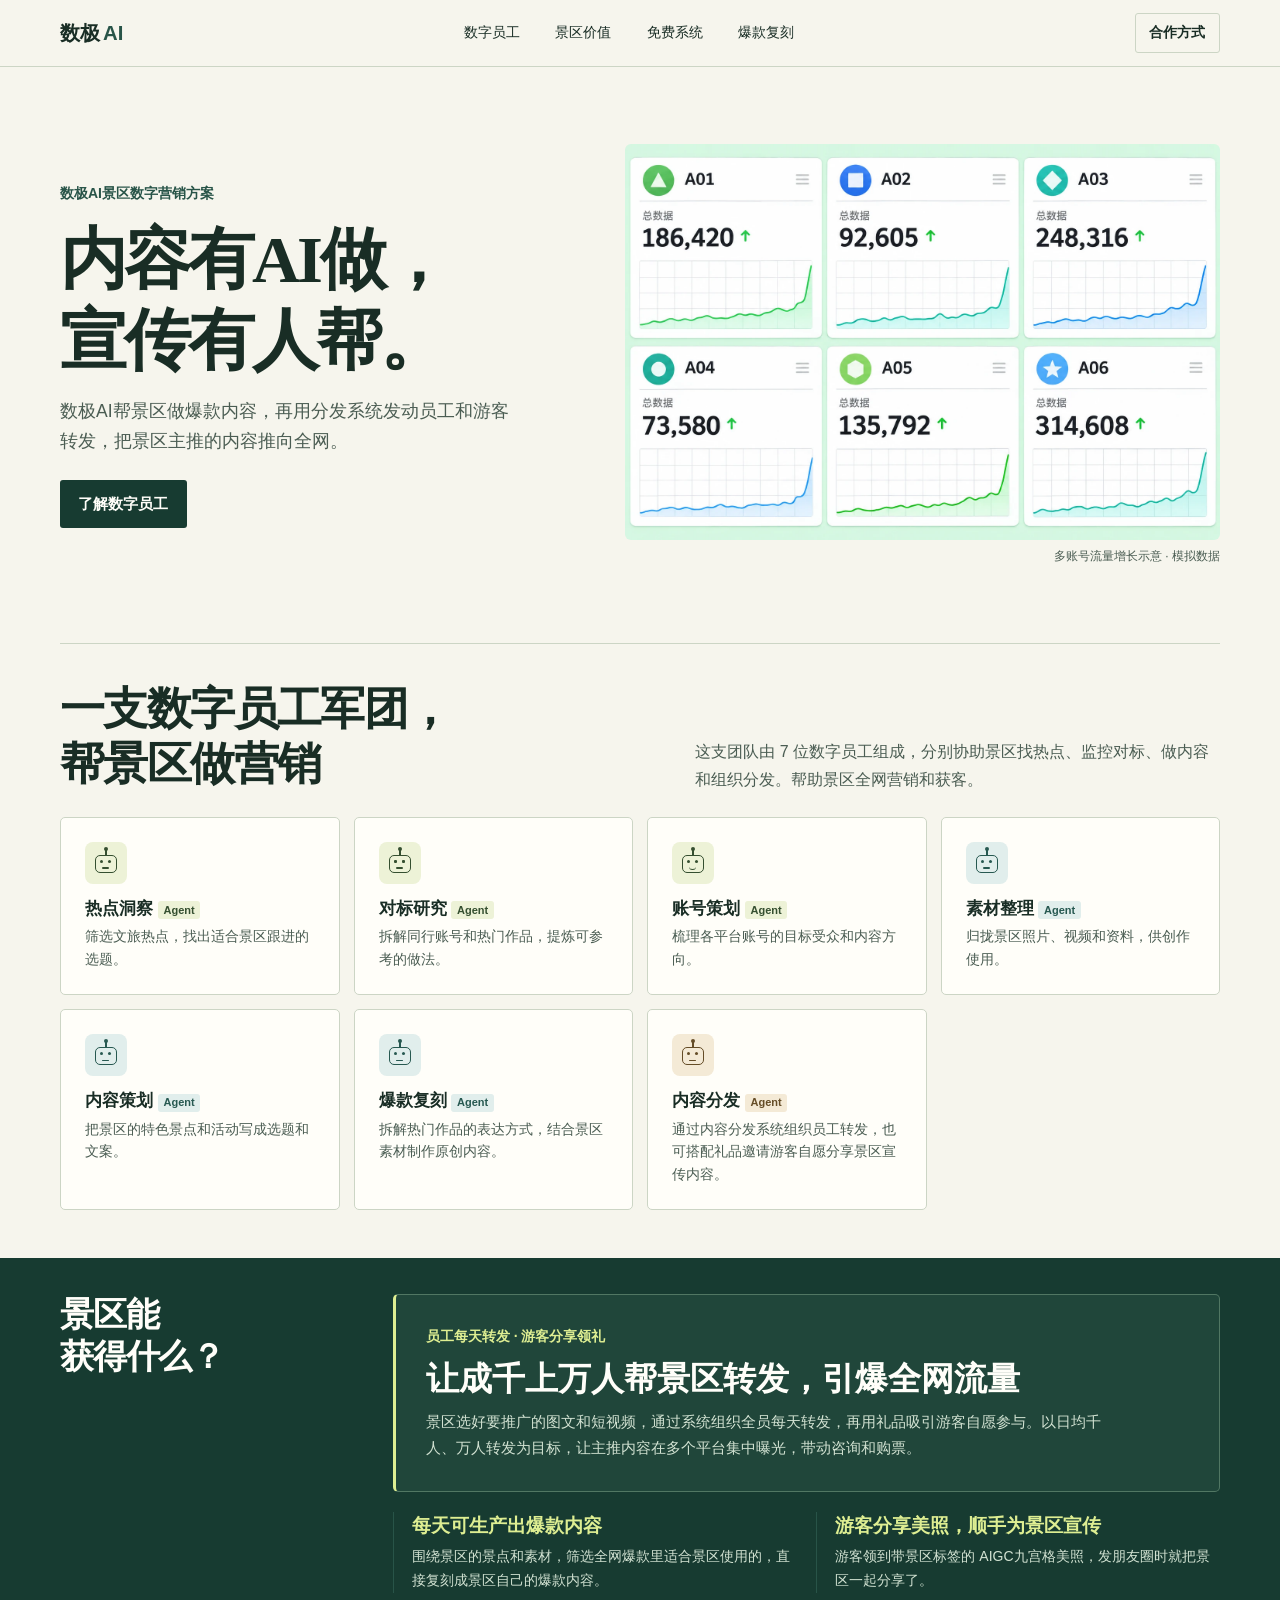
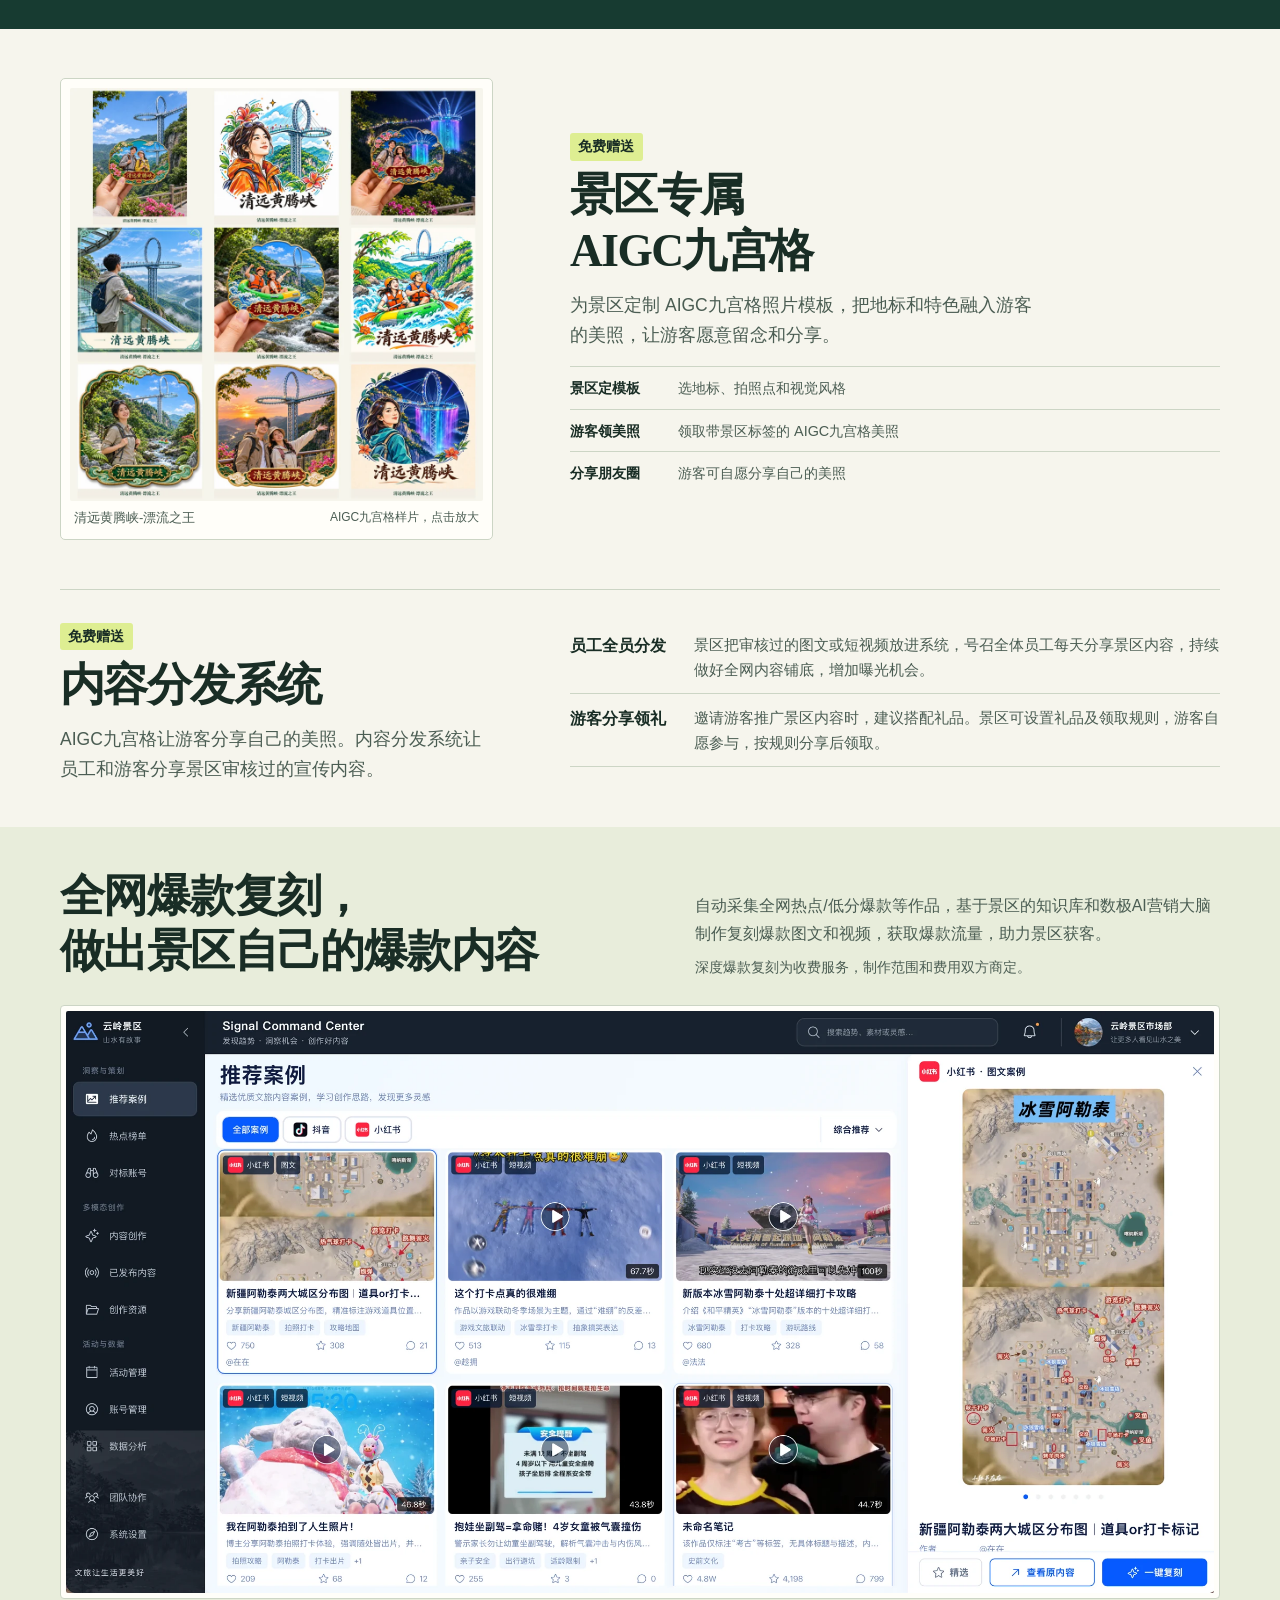
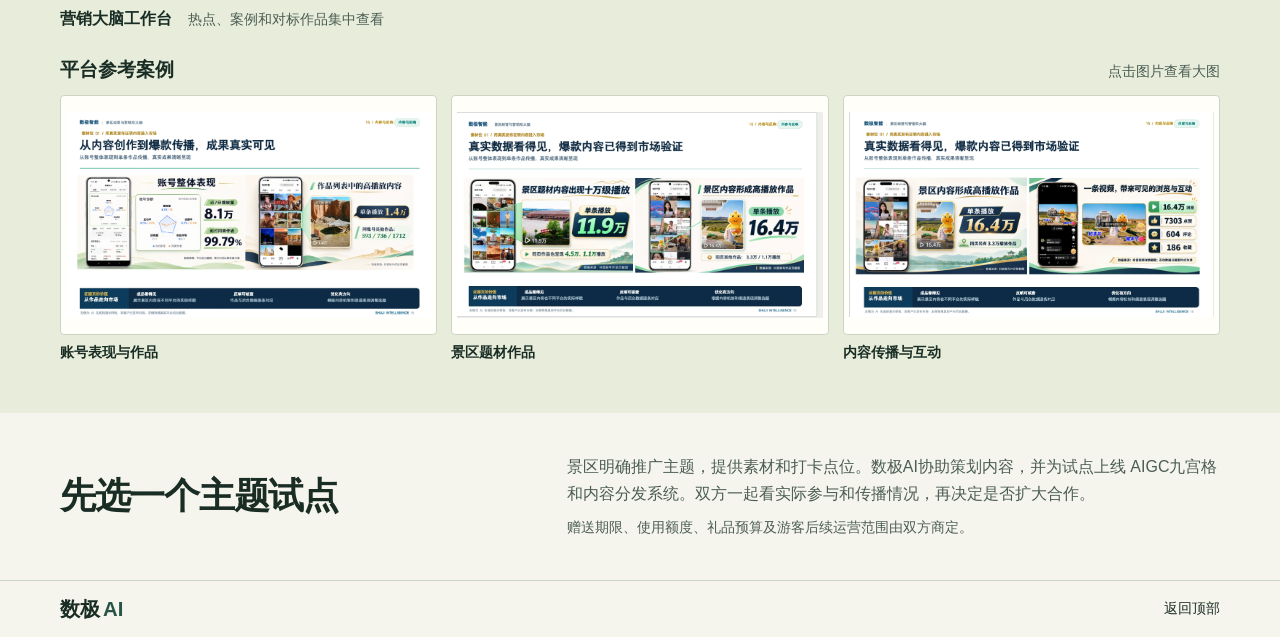
==== commit 91ad8c73: "Show simulated account analytics in the scenic proposal hero" ====
--- a/scenic-marketing/index.html
+++ b/scenic-marketing/index.html
@@ -5,7 +5,7 @@
   <meta name="viewport" content="width=device-width, initial-scale=1">
   <title>数极AI｜景区数字营销合作方案</title>
   <meta name="description" content="数极AI数字员工协助景区找热点、做内容、组织员工和游客分享，合作免费提供 AIGC九宫格和内容分发系统。">
-  <link rel="stylesheet" href="styles.css?v=traffic">
+  <link rel="stylesheet" href="styles.css?v=account-growth">
   <script src="gallery.js" defer></script>
 </head>
 <body id="top">
@@ -32,8 +32,8 @@
         <a class="button" href="#staff">了解数字员工</a>
       </div>
       <figure class="hero-figure">
-        <img src="assets/scenic-traffic-rise.webp" width="1536" height="1024" fetchpriority="high" alt="峡谷漂流、短视频与游客动态组成的组图，多条上扬曲线示意景区内容在不同平台获得更多曝光">
-        <figcaption>全网流量增长示意</figcaption>
+        <img src="assets/scenic-account-growth.webp" width="1536" height="1024" fetchpriority="high" alt="六个模拟账号后台截图，每个账号的流量曲线都大幅上涨，数据为示意">
+        <figcaption>多账号流量增长示意 · 模拟数据</figcaption>
       </figure>
     </section>
 
--- a/scenic-marketing/styles.css
+++ b/scenic-marketing/styles.css
@@ -71,17 +71,12 @@
   border-radius: 3px;
 }
 .button:hover { background: var(--fern); }
-.hero-figure { position: relative; }
 .hero-figure img { width: 100%; height: auto; border-radius: 6px; background: var(--pale); }
 .hero-figure figcaption {
-  position: absolute;
-  right: 12px;
-  bottom: 12px;
-  background: var(--scrim);
-  color: var(--white);
-  padding: .18rem .48rem;
+  margin-top: .35rem;
+  color: var(--soft-ink);
+  text-align: right;
   font-size: .75rem;
-  border-radius: 3px;
 }
 
 .staff { padding: 38px 0 48px; border-top: 1px solid var(--outline); }
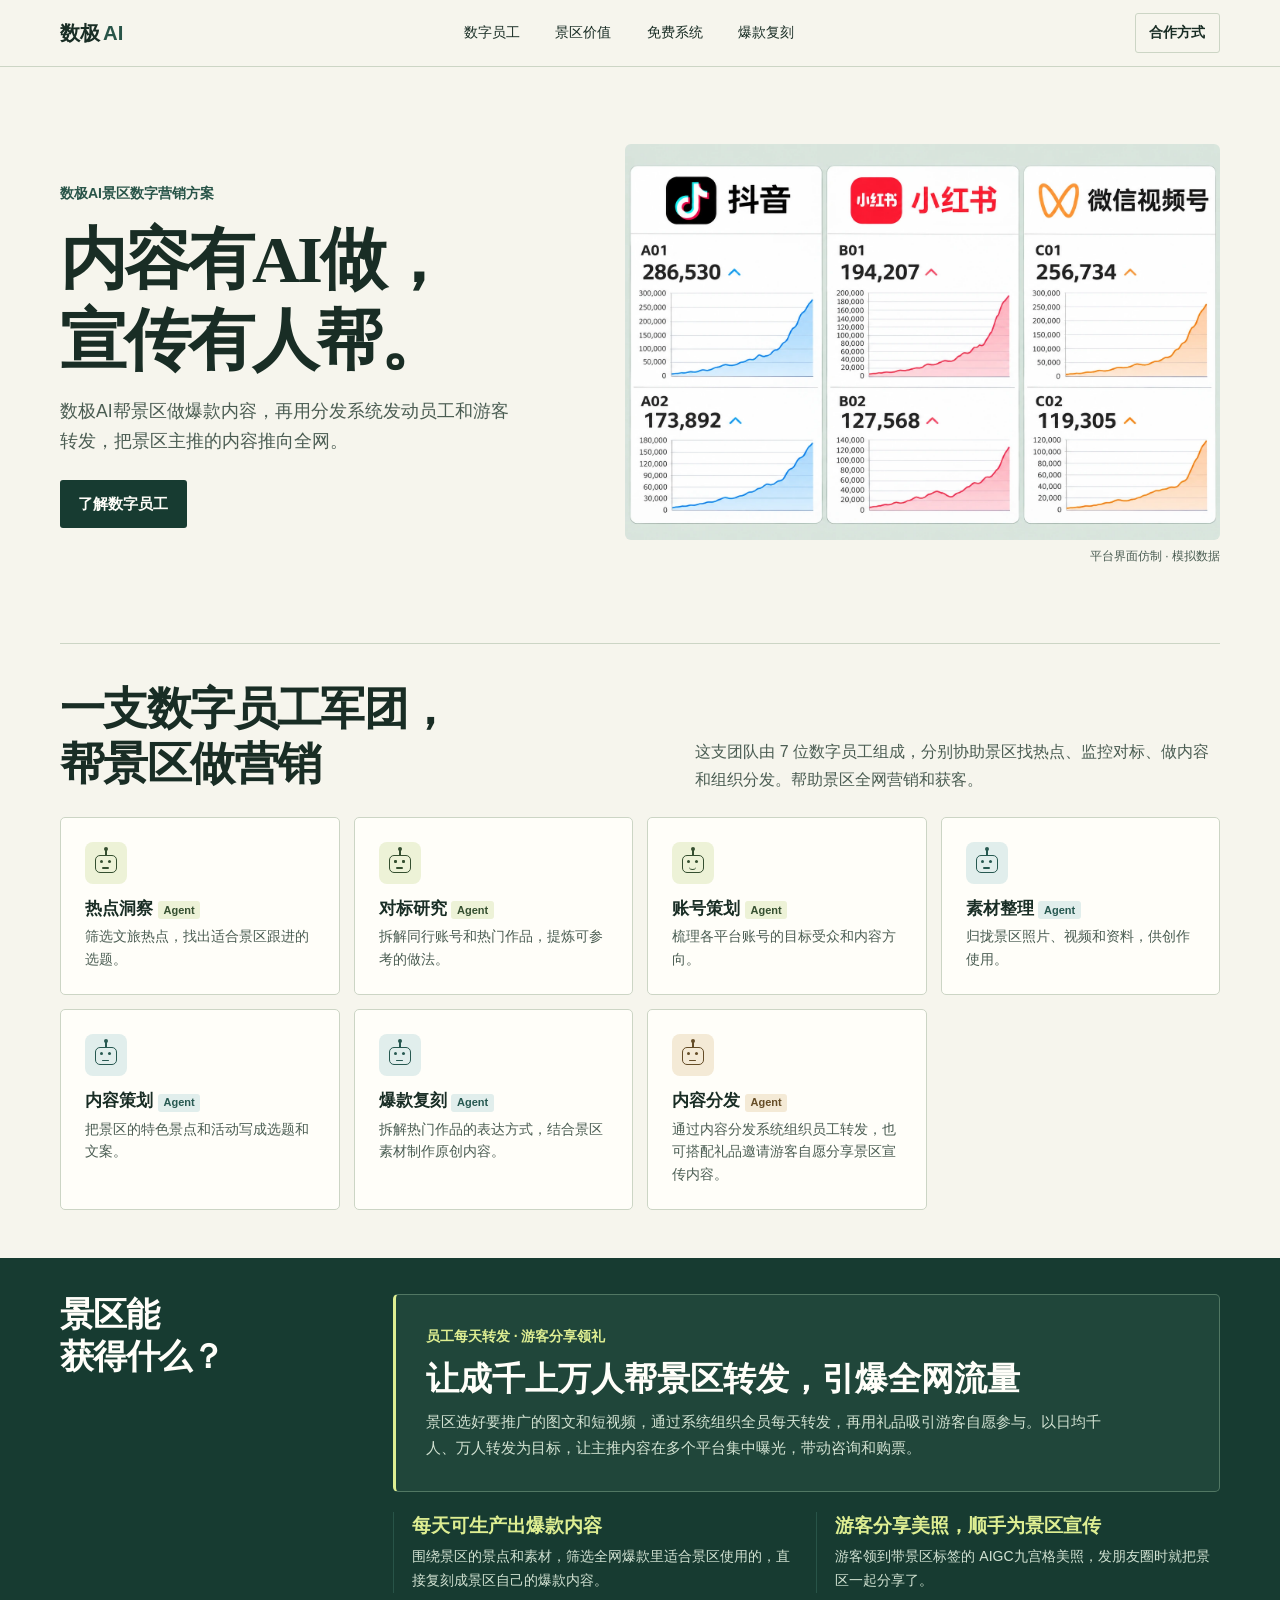
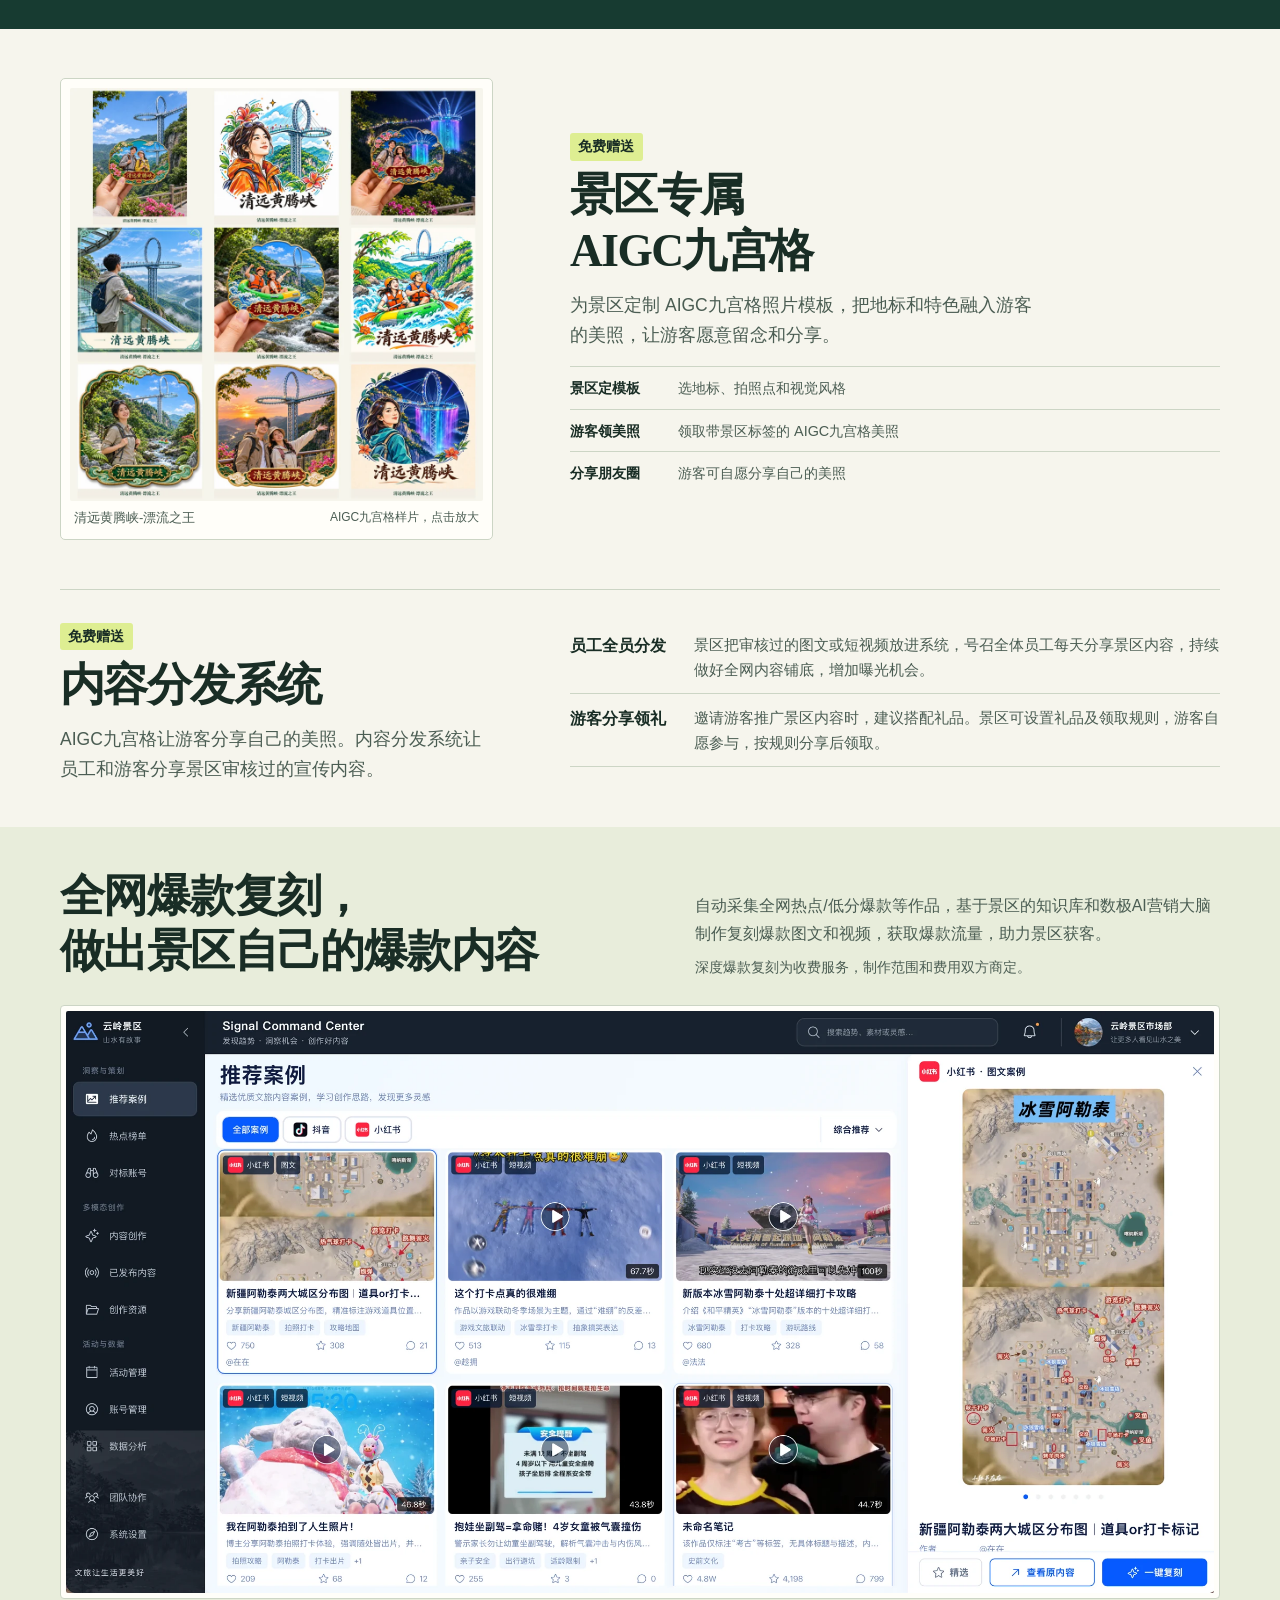
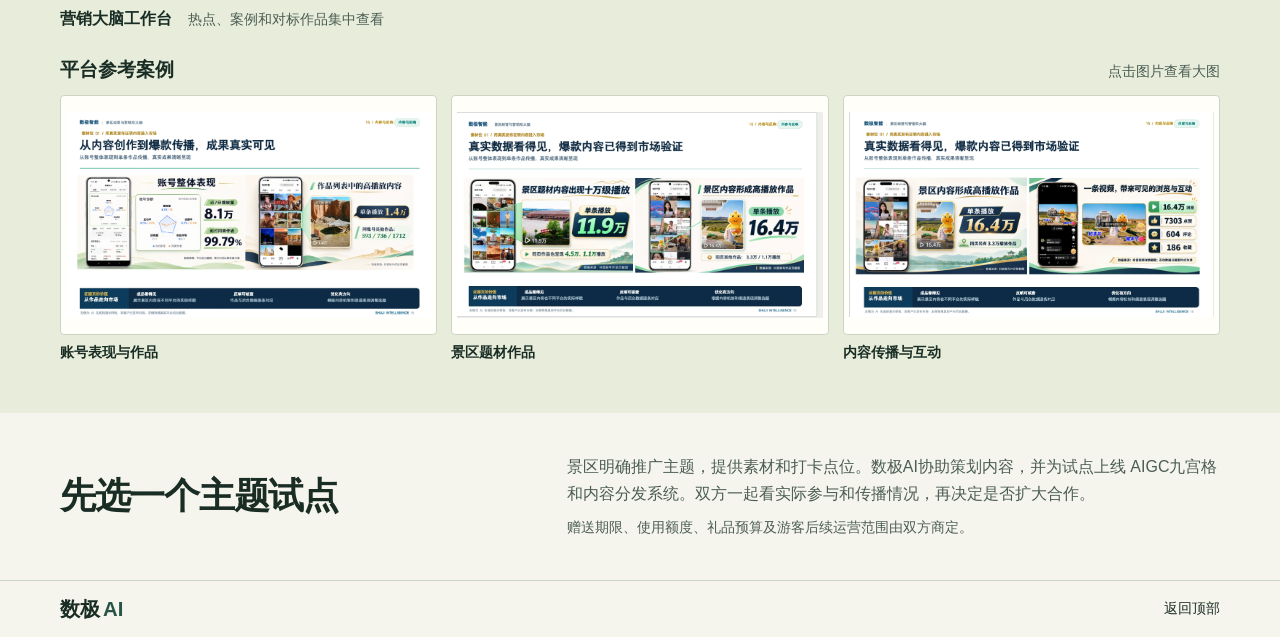
==== commit a0f31cea: "Illustrate traffic growth across Douyin, Xiaohongshu, and WeChat Channels" ====
--- a/scenic-marketing/index.html
+++ b/scenic-marketing/index.html
@@ -32,8 +32,8 @@
         <a class="button" href="#staff">了解数字员工</a>
       </div>
       <figure class="hero-figure">
-        <img src="assets/scenic-account-growth.webp" width="1536" height="1024" fetchpriority="high" alt="六个模拟账号后台截图，每个账号的流量曲线都大幅上涨，数据为示意">
-        <figcaption>多账号流量增长示意 · 模拟数据</figcaption>
+        <img src="assets/scenic-platform-analytics.webp" width="1536" height="1024" fetchpriority="high" alt="仿抖音、小红书、微信视频号的流量后台截图，展示三个平台共六个模拟账号的流量上升趋势">
+        <figcaption>平台界面仿制 · 模拟数据</figcaption>
       </figure>
     </section>
 
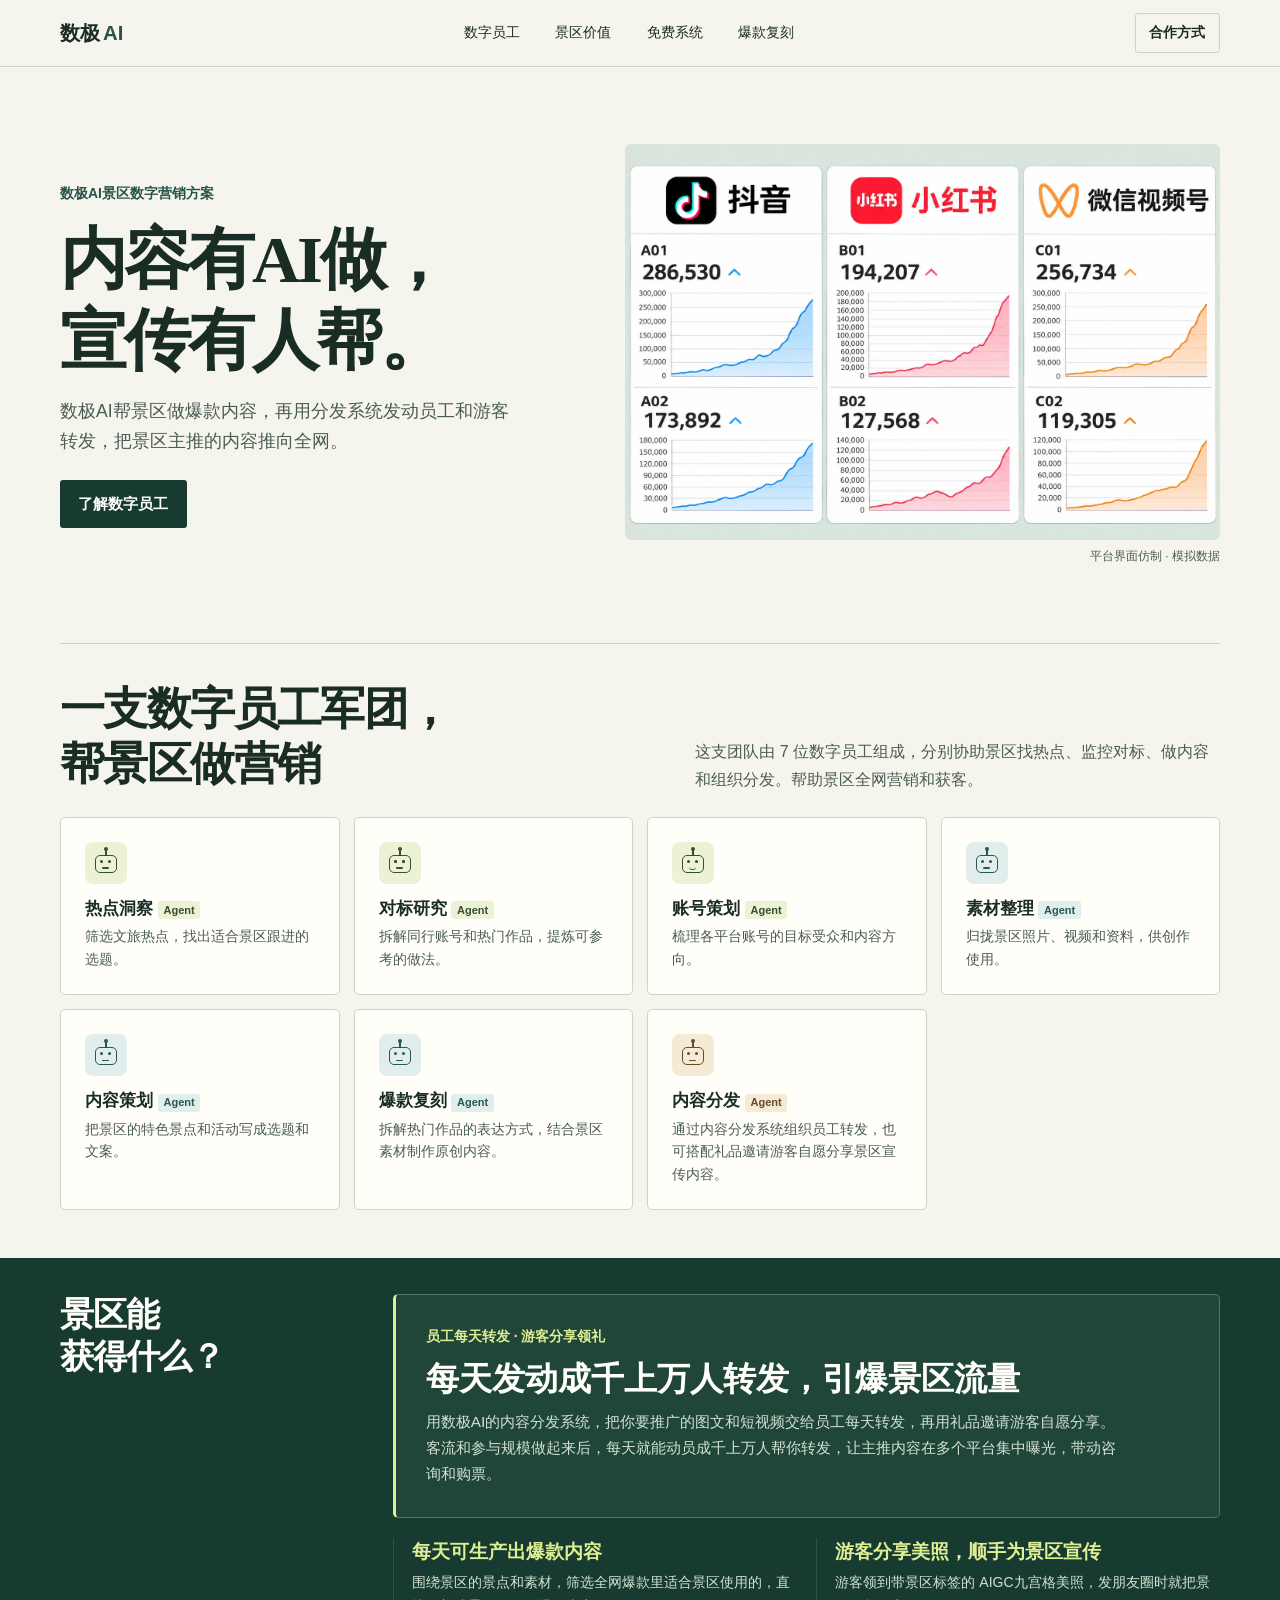
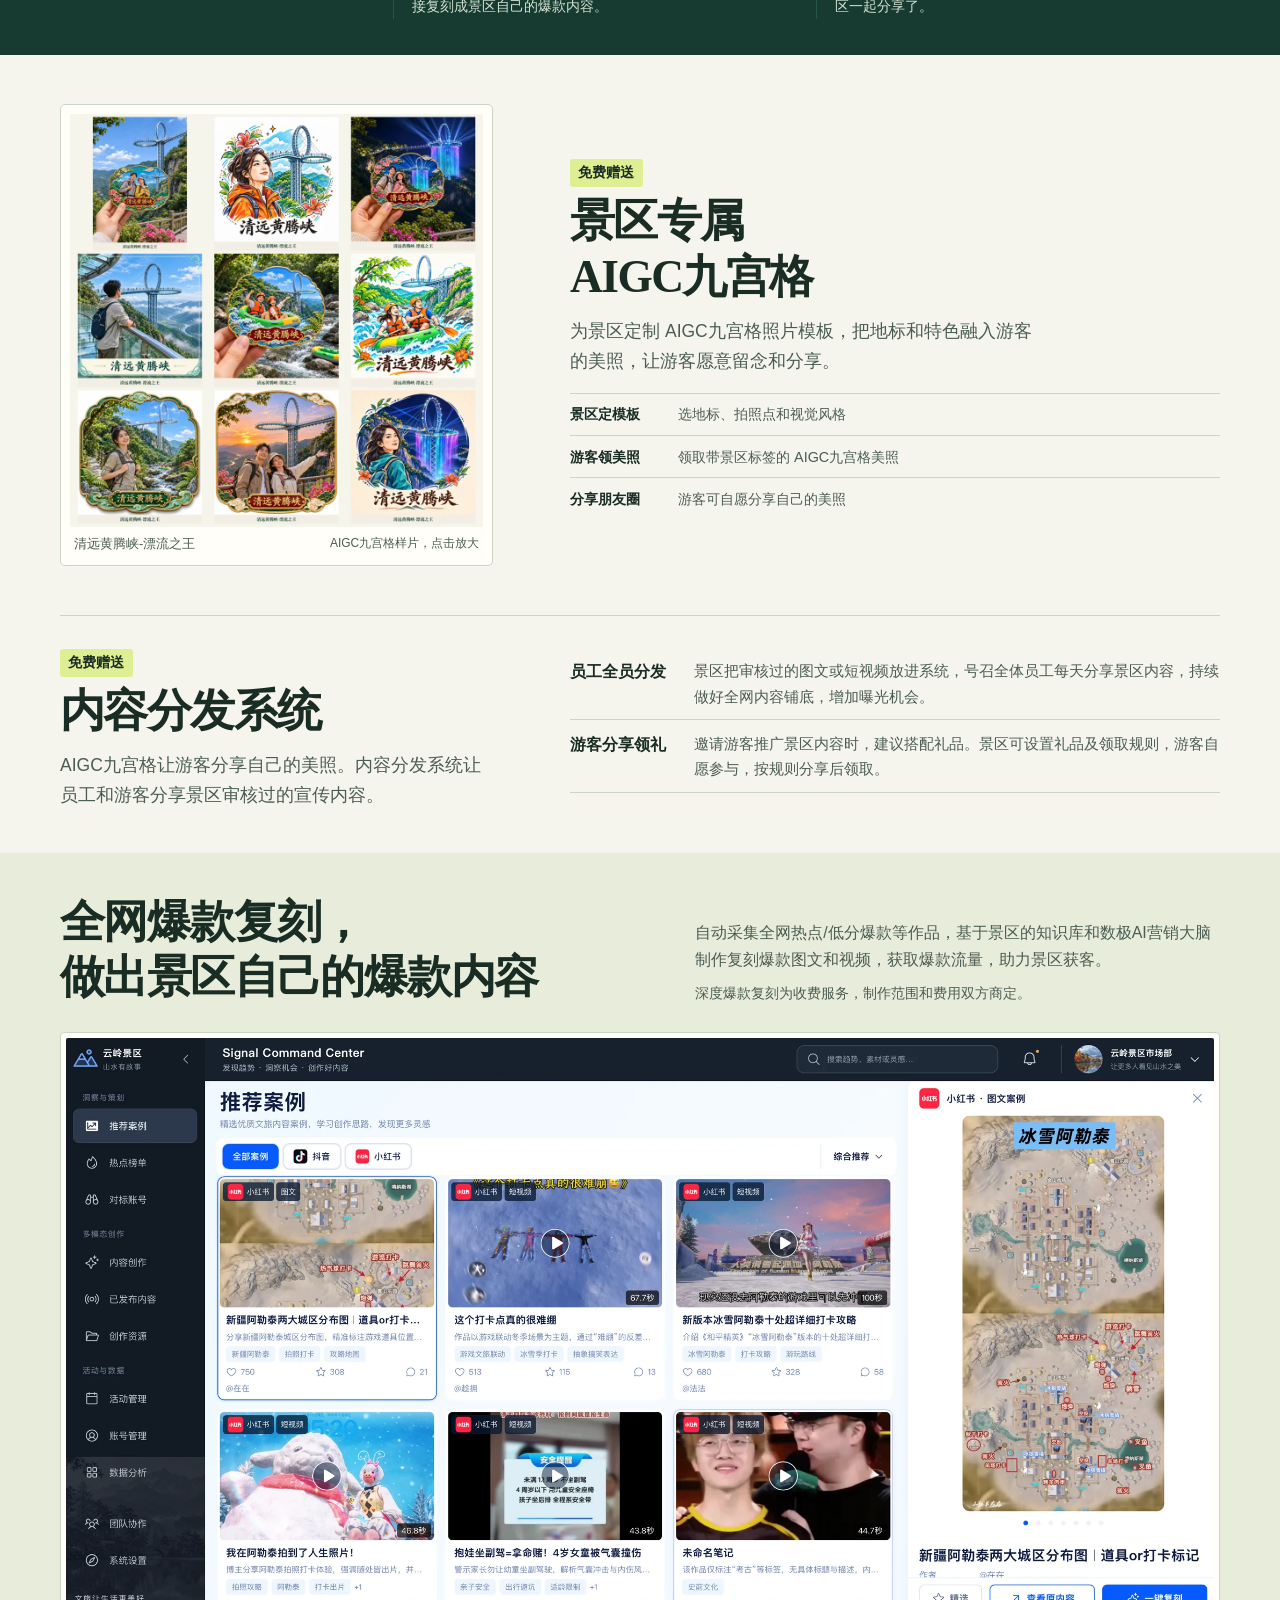
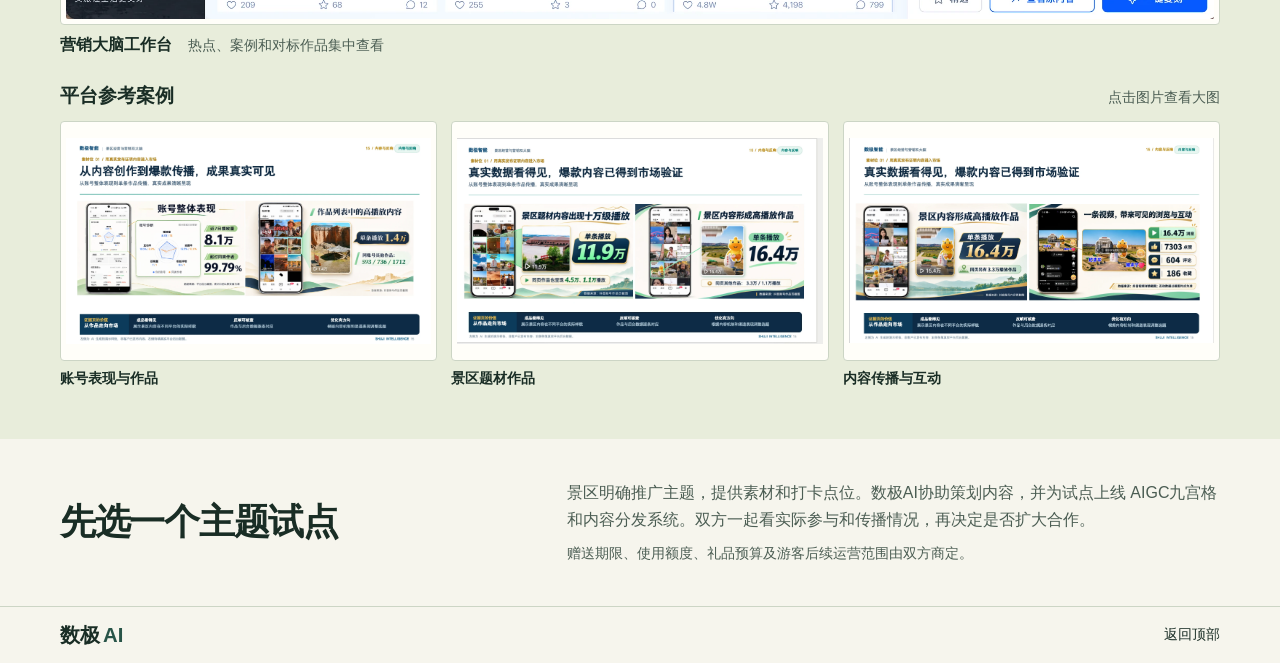
==== commit c9422948: "Lead with daily sharing and cross-platform traffic for scenic attractions" ====
--- a/scenic-marketing/index.html
+++ b/scenic-marketing/index.html
@@ -87,8 +87,8 @@
         <div class="value-cards">
           <article class="value-feature">
             <p class="value-kicker">员工每天转发 · 游客分享领礼</p>
-            <h3>让成千上万人帮景区转发，引爆全网流量</h3>
-            <p>景区选好要推广的图文和短视频，通过系统组织全员每天转发，再用礼品吸引游客自愿参与。以日均千人、万人转发为目标，让主推内容在多个平台集中曝光，带动咨询和购票。</p>
+            <h3>每天发动成千上万人转发，引爆景区流量</h3>
+            <p>用数极AI的内容分发系统，把你要推广的图文和短视频交给员工每天转发，再用礼品邀请游客自愿分享。客流和参与规模做起来后，每天就能动员成千上万人帮你转发，让主推内容在多个平台集中曝光，带动咨询和购票。</p>
           </article>
           <article><h3>每天可生产出爆款内容</h3><p>围绕景区的景点和素材，筛选全网爆款里适合景区使用的，直接复刻成景区自己的爆款内容。</p></article>
           <article><h3>游客分享美照，顺手为景区宣传</h3><p>游客领到带景区标签的 AIGC九宫格美照，发朋友圈时就把景区一起分享了。</p></article>
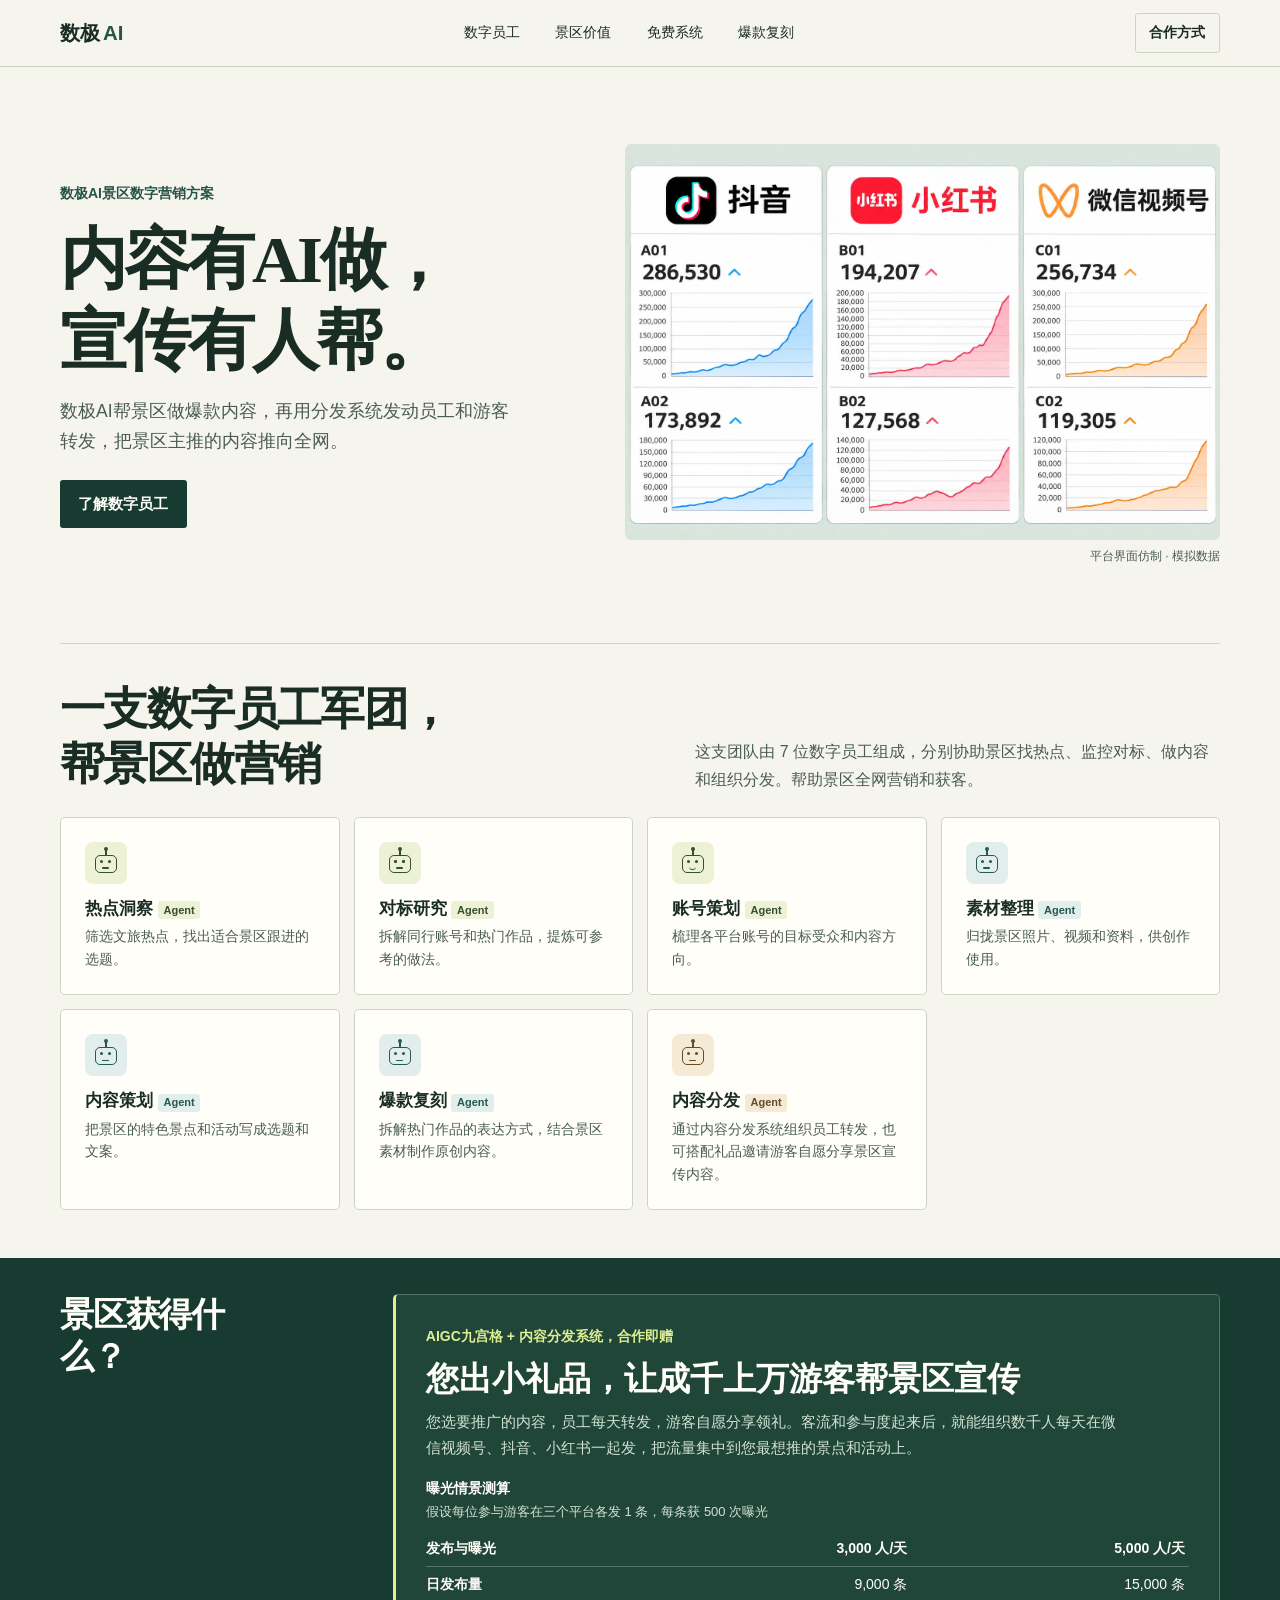
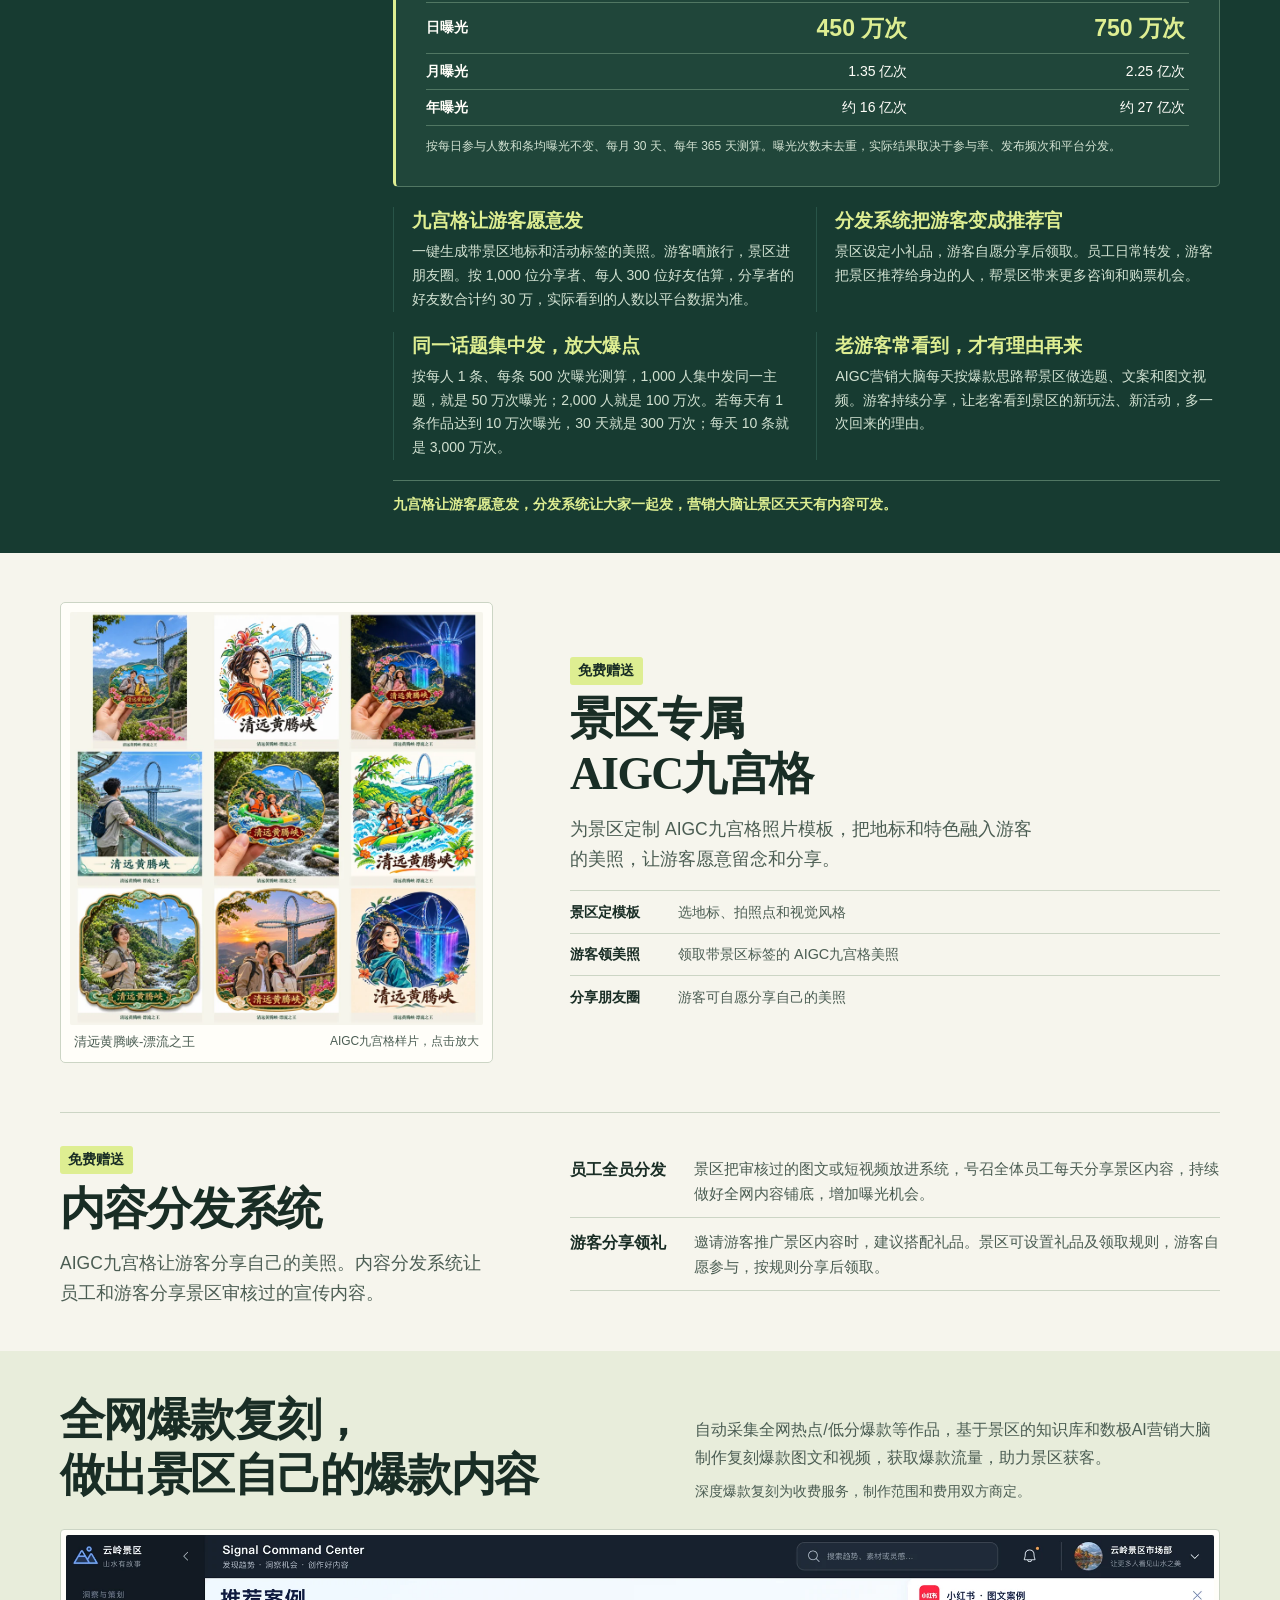
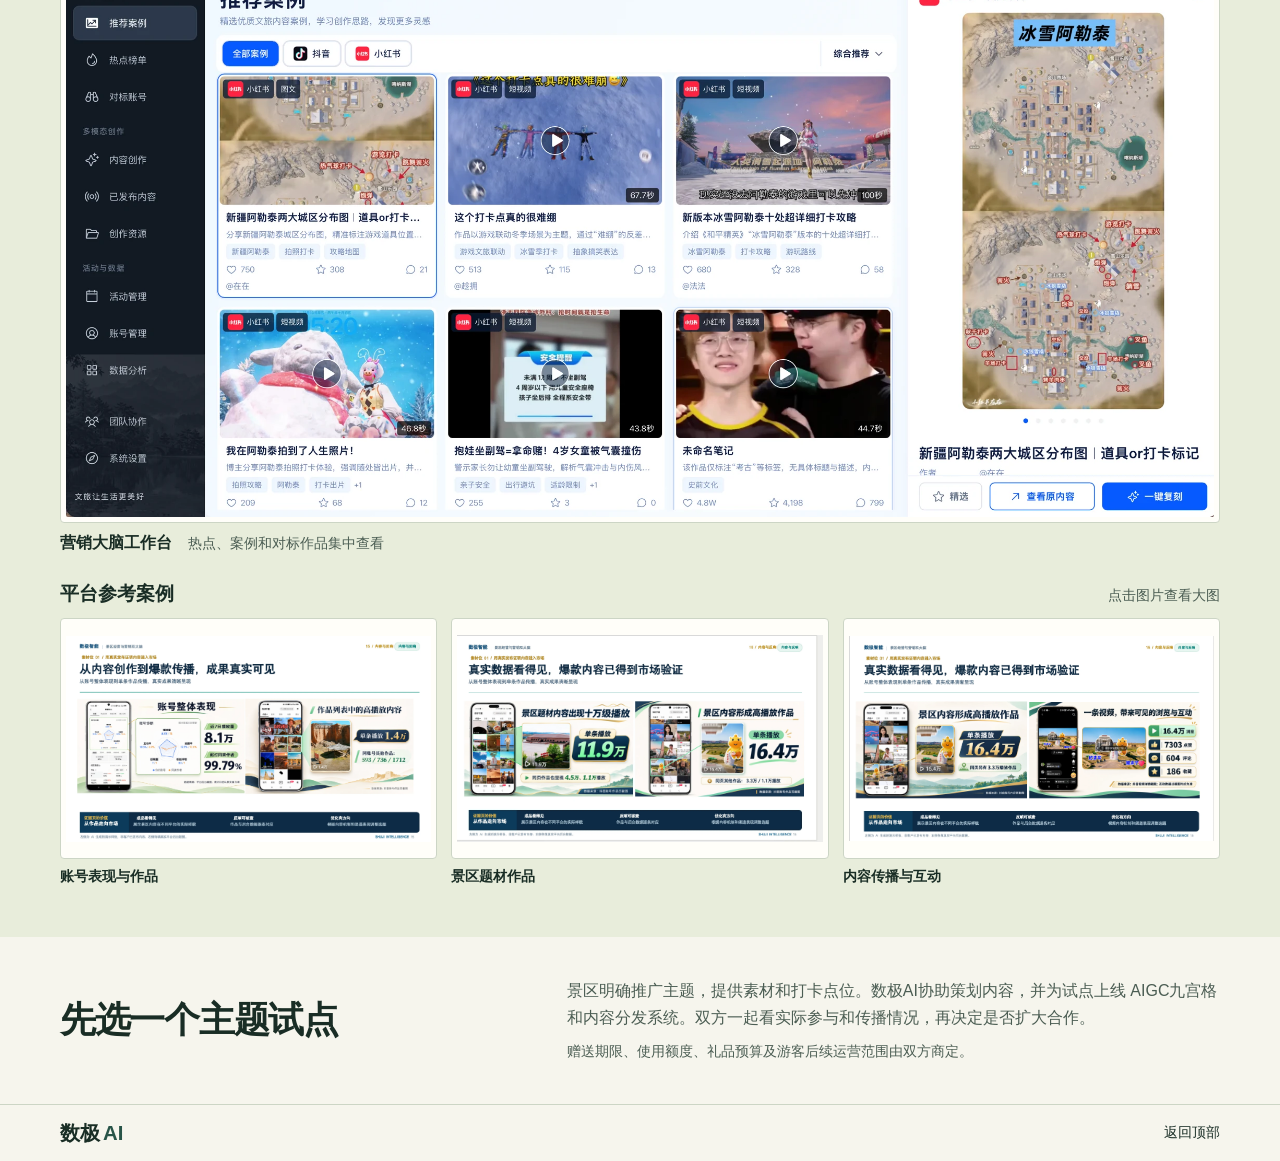
==== commit cc37d6e7: "Add scenic sharing benefits and exposure scenarios" ====
--- a/scenic-marketing/index.html
+++ b/scenic-marketing/index.html
@@ -5,7 +5,7 @@
   <meta name="viewport" content="width=device-width, initial-scale=1">
   <title>数极AI｜景区数字营销合作方案</title>
   <meta name="description" content="数极AI数字员工协助景区找热点、做内容、组织员工和游客分享，合作免费提供 AIGC九宫格和内容分发系统。">
-  <link rel="stylesheet" href="styles.css?v=account-growth">
+  <link rel="stylesheet" href="styles.css?v=scenic-reach">
   <script src="gallery.js" defer></script>
 </head>
 <body id="top">
@@ -83,15 +83,29 @@
 
     <section class="value" id="value" aria-labelledby="value-title">
       <div class="wrap value-grid">
-        <h2 id="value-title">景区能<br>获得什么？</h2>
+        <h2 id="value-title">景区获得什么？</h2>
         <div class="value-cards">
           <article class="value-feature">
-            <p class="value-kicker">员工每天转发 · 游客分享领礼</p>
-            <h3>每天发动成千上万人转发，引爆景区流量</h3>
-            <p>用数极AI的内容分发系统，把你要推广的图文和短视频交给员工每天转发，再用礼品邀请游客自愿分享。客流和参与规模做起来后，每天就能动员成千上万人帮你转发，让主推内容在多个平台集中曝光，带动咨询和购票。</p>
+            <p class="value-kicker">AIGC九宫格 + 内容分发系统，合作即赠</p>
+            <h3>您出小礼品，让成千上万游客帮景区宣传</h3>
+            <p class="value-lead">您选要推广的内容，员工每天转发，游客自愿分享领礼。客流和参与度起来后，就能组织数千人每天在微信视频号、抖音、小红书一起发，把流量集中到您最想推的景点和活动上。</p>
+            <table class="reach-table">
+              <caption>曝光情景测算 <span>假设每位参与游客在三个平台各发 1 条，每条获 500 次曝光</span></caption>
+              <thead><tr><th scope="col">发布与曝光</th><th scope="col">3,000 人/天</th><th scope="col">5,000 人/天</th></tr></thead>
+              <tbody>
+                <tr><th scope="row">日发布量</th><td>9,000 条</td><td>15,000 条</td></tr>
+                <tr class="reach-daily"><th scope="row">日曝光</th><td>450 万次</td><td>750 万次</td></tr>
+                <tr><th scope="row">月曝光</th><td>1.35 亿次</td><td>2.25 亿次</td></tr>
+                <tr><th scope="row">年曝光</th><td>约 16 亿次</td><td>约 27 亿次</td></tr>
+              </tbody>
+            </table>
+            <p class="reach-note">按每日参与人数和条均曝光不变、每月 30 天、每年 365 天测算。曝光次数未去重，实际结果取决于参与率、发布频次和平台分发。</p>
           </article>
-          <article><h3>每天可生产出爆款内容</h3><p>围绕景区的景点和素材，筛选全网爆款里适合景区使用的，直接复刻成景区自己的爆款内容。</p></article>
-          <article><h3>游客分享美照，顺手为景区宣传</h3><p>游客领到带景区标签的 AIGC九宫格美照，发朋友圈时就把景区一起分享了。</p></article>
+          <article><h3>九宫格让游客愿意发</h3><p>一键生成带景区地标和活动标签的美照。游客晒旅行，景区进朋友圈。按 1,000 位分享者、每人 300 位好友估算，分享者的好友数合计约 30 万，实际看到的人数以平台数据为准。</p></article>
+          <article><h3>分发系统把游客变成推荐官</h3><p>景区设定小礼品，游客自愿分享后领取。员工日常转发，游客把景区推荐给身边的人，帮景区带来更多咨询和购票机会。</p></article>
+          <article><h3>同一话题集中发，放大爆点</h3><p>按每人 1 条、每条 500 次曝光测算，1,000 人集中发同一主题，就是 50 万次曝光；2,000 人就是 100 万次。若每天有 1 条作品达到 10 万次曝光，30 天就是 300 万次；每天 10 条就是 3,000 万次。</p></article>
+          <article><h3>老游客常看到，才有理由再来</h3><p>AIGC营销大脑每天按爆款思路帮景区做选题、文案和图文视频。游客持续分享，让老客看到景区的新玩法、新活动，多一次回来的理由。</p></article>
+          <p class="value-summary"><strong>九宫格让游客愿意发，分发系统让大家一起发，营销大脑让景区天天有内容可发。</strong></p>
         </div>
       </div>
     </section>
--- a/scenic-marketing/styles.css
+++ b/scenic-marketing/styles.css
@@ -185,7 +185,7 @@
 .value { background: var(--pine); color: var(--white); padding: 36px 0; }
 .value-grid { display: grid; grid-template-columns: minmax(0, .65fr) minmax(0, 2fr); gap: clamp(24px, 5vw, 64px); align-items: start; }
 .value-cards { display: grid; grid-template-columns: repeat(2, minmax(0, 1fr)); gap: 20px; }
-.value h2 { font-size: clamp(1.8rem, 2.65vw, 2.6rem); }
+.value h2 { font-size: clamp(1.8rem, 2.65vw, 2.6rem); max-width: 6em; }
 .value article { border-left: 1px solid var(--fern); padding-left: 18px; }
 .value h3 { color: var(--lime); margin-bottom: .35rem; }
 .value p { color: var(--inverse); font-size: .875rem; }
@@ -199,7 +199,16 @@
 }
 .value-feature .value-kicker { color: var(--lime); font-weight: 700; margin-bottom: .4rem; }
 .value-feature h3 { color: var(--white); font-size: clamp(1.3rem, 2.9vw, 2.075rem); }
-.value-feature p:last-child { font-size: .96rem; max-width: 44rem; }
+.value-feature .value-lead { font-size: .96rem; max-width: 44rem; }
+.reach-table { width: 100%; margin-top: 1rem; border-collapse: collapse; font-size: .875rem; font-variant-numeric: tabular-nums; }
+.reach-table caption { color: var(--white); text-align: left; font-weight: 700; padding-bottom: .5rem; }
+.reach-table caption span { display: block; font-size: .8125rem; font-weight: 400; color: var(--inverse); }
+.reach-table th, .reach-table td { text-align: right; padding: .35rem .25rem; border-bottom: 1px solid #517763; }
+.reach-table th:first-child { text-align: left; padding-left: 0; }
+.reach-table th { font-weight: 650; }
+.reach-table .reach-daily td { color: var(--lime); font-size: clamp(1rem, 2.5vw, 1.44rem); font-weight: 780; }
+.value .reach-note { font-size: .75rem; margin-top: .6rem; }
+.value .value-summary { grid-column: 1 / -1; color: var(--lime); padding-top: .75rem; border-top: 1px solid #517763; }
 
 .gift { display: grid; grid-template-columns: minmax(0, .8fr) minmax(0, 1.2fr); gap: clamp(26px, 6vw, 86px); align-items: center; padding-block: 49px; }
 .gift-figure { padding: 9px; background: var(--white); border: 1px solid var(--outline); border-radius: 5px; max-width: 450px; }
@@ -261,7 +270,7 @@
   .hero { gap: 26px; }
   .staff-grid { grid-template-columns: repeat(2, minmax(0, 1fr)); }
   .value-grid { grid-template-columns: minmax(0, 1fr); gap: 16px; }
-  .value h2 br { display: none; }
+  .value h2 { max-width: none; }
 }
 @media (max-width: 630px) {
   .wrap { width: calc(100% - 32px); }
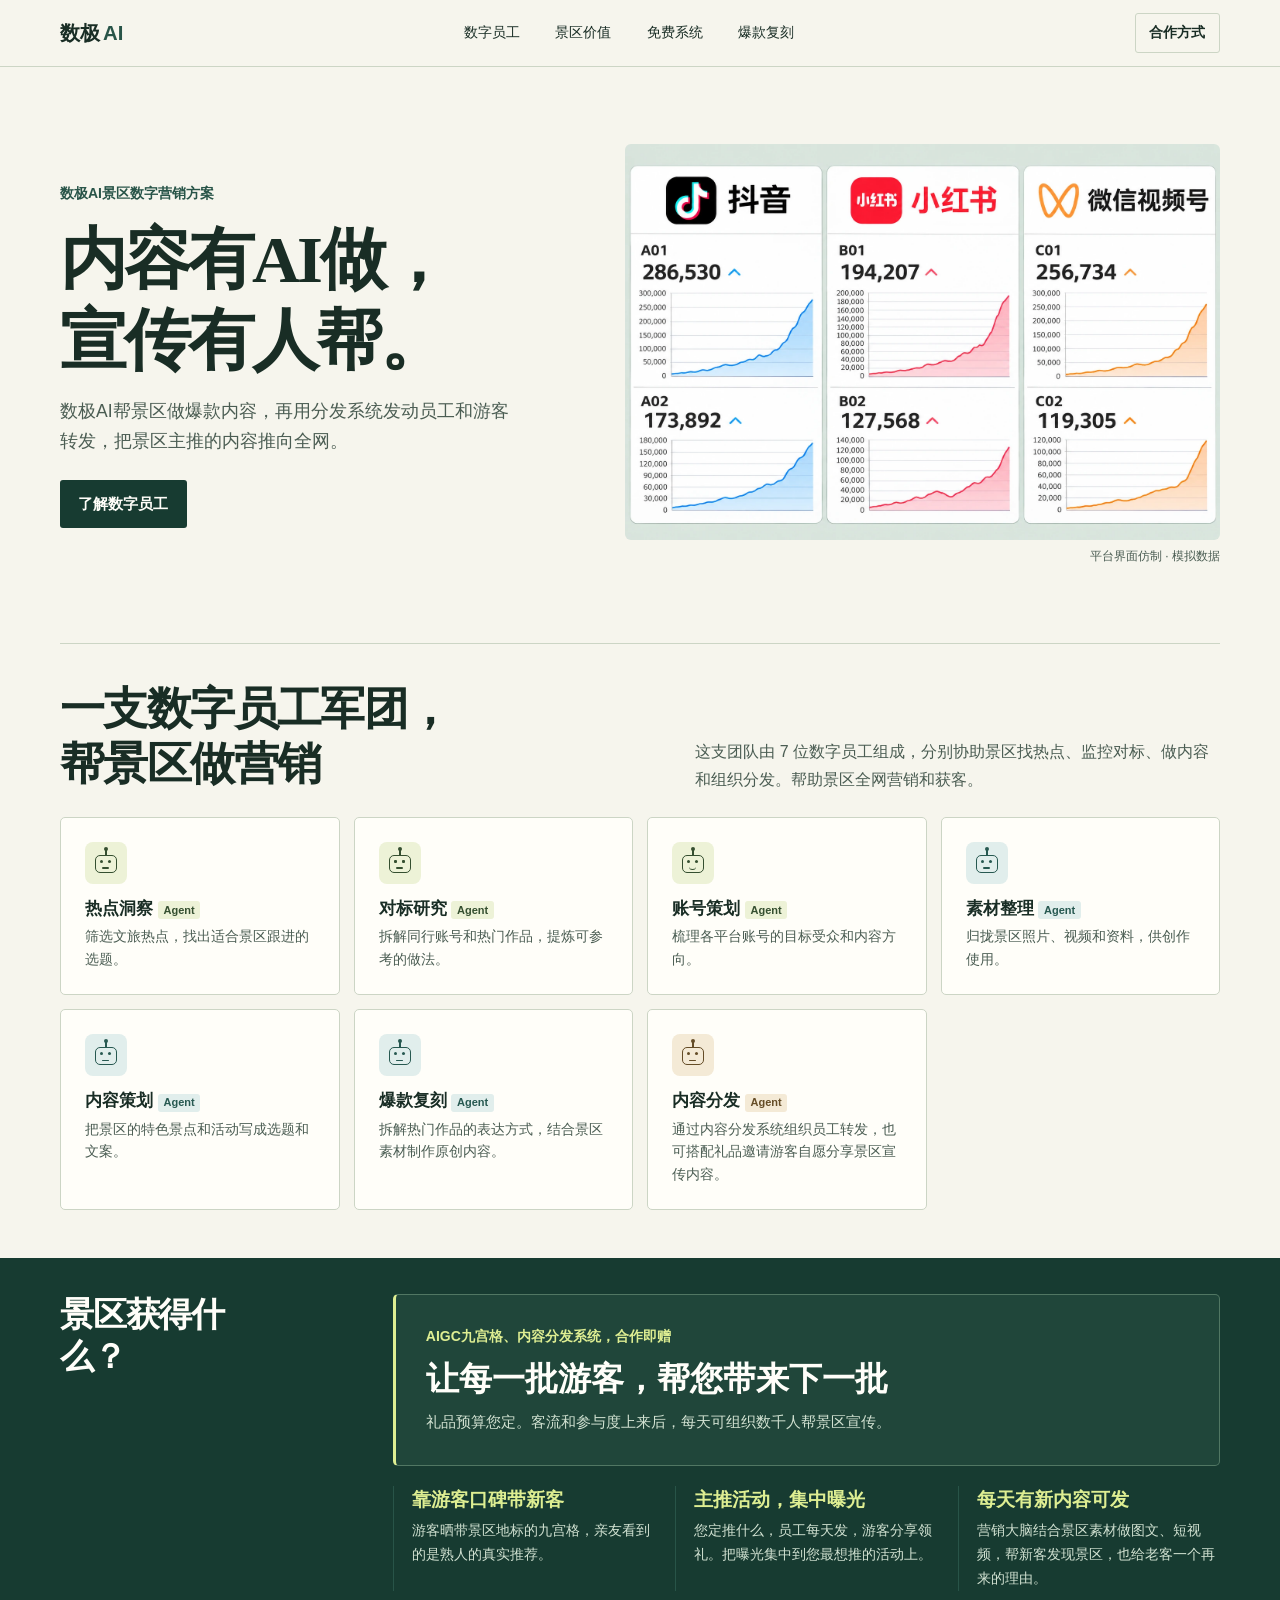
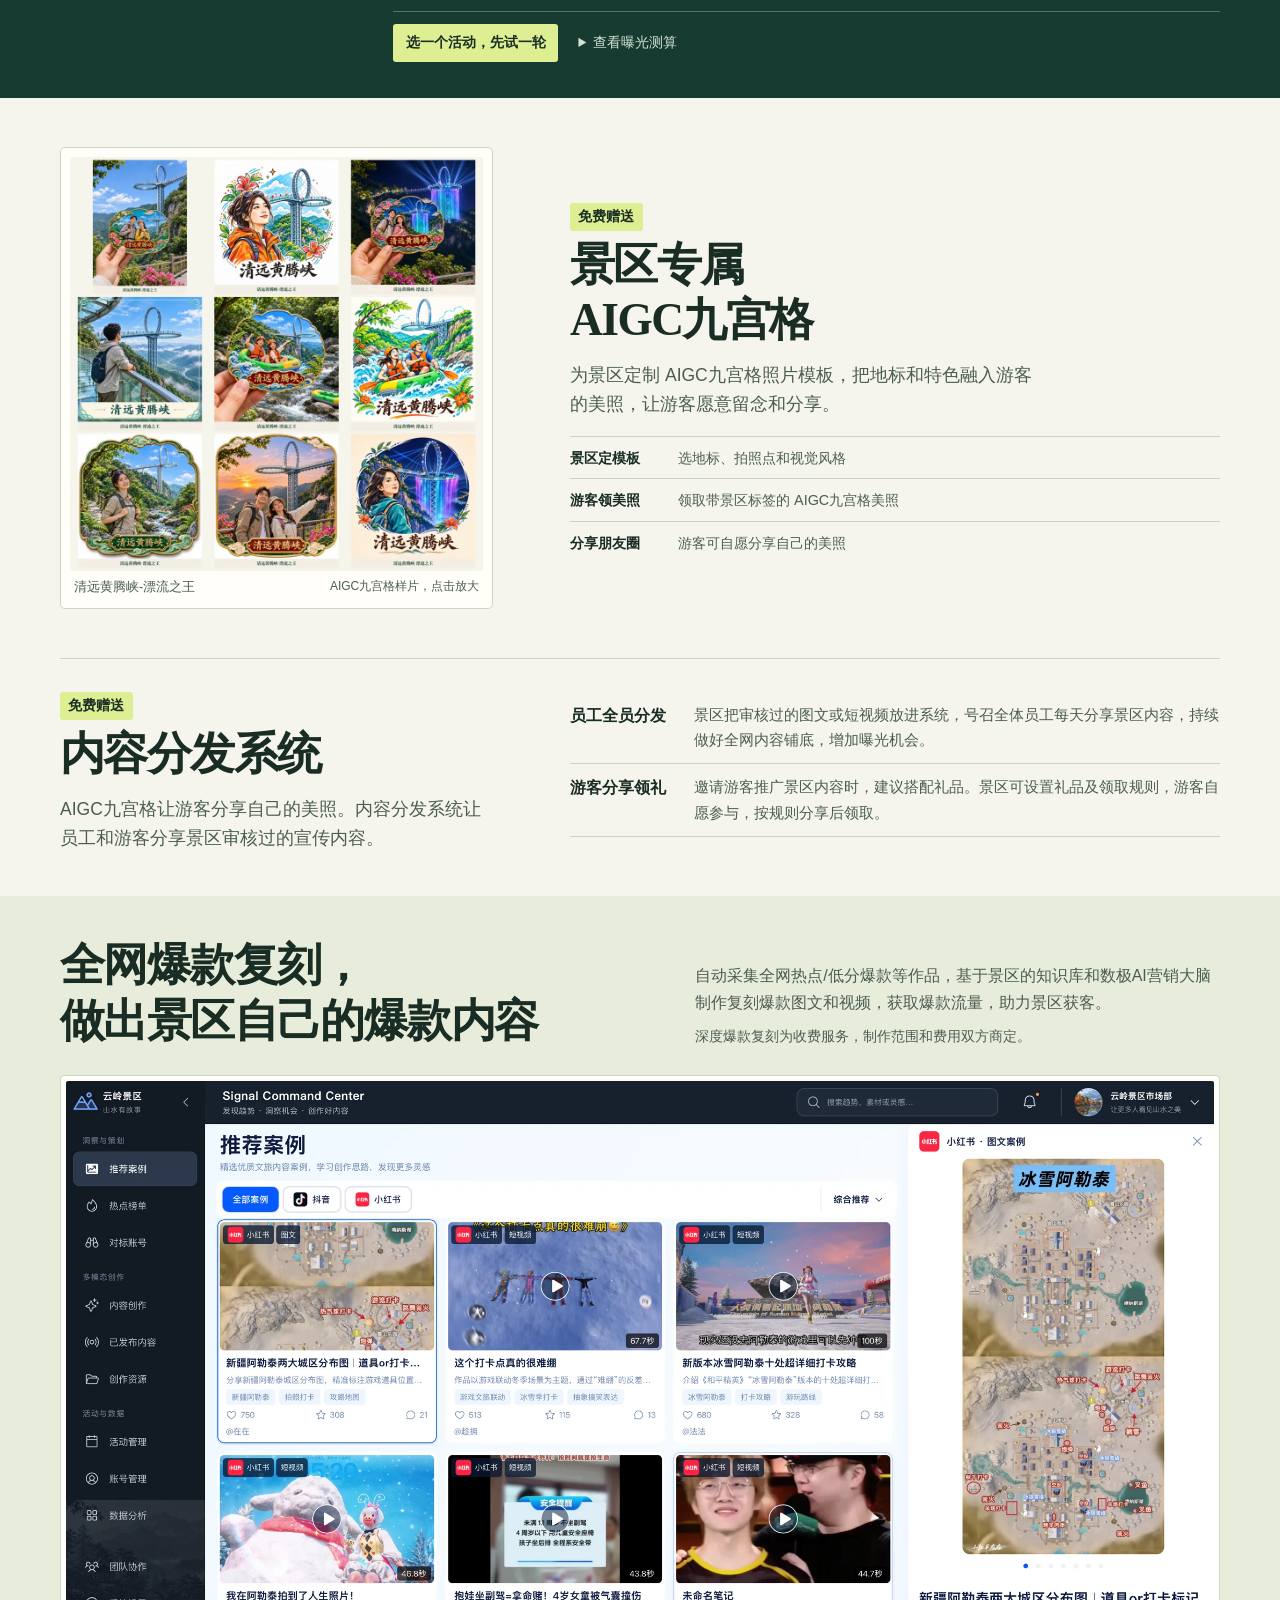
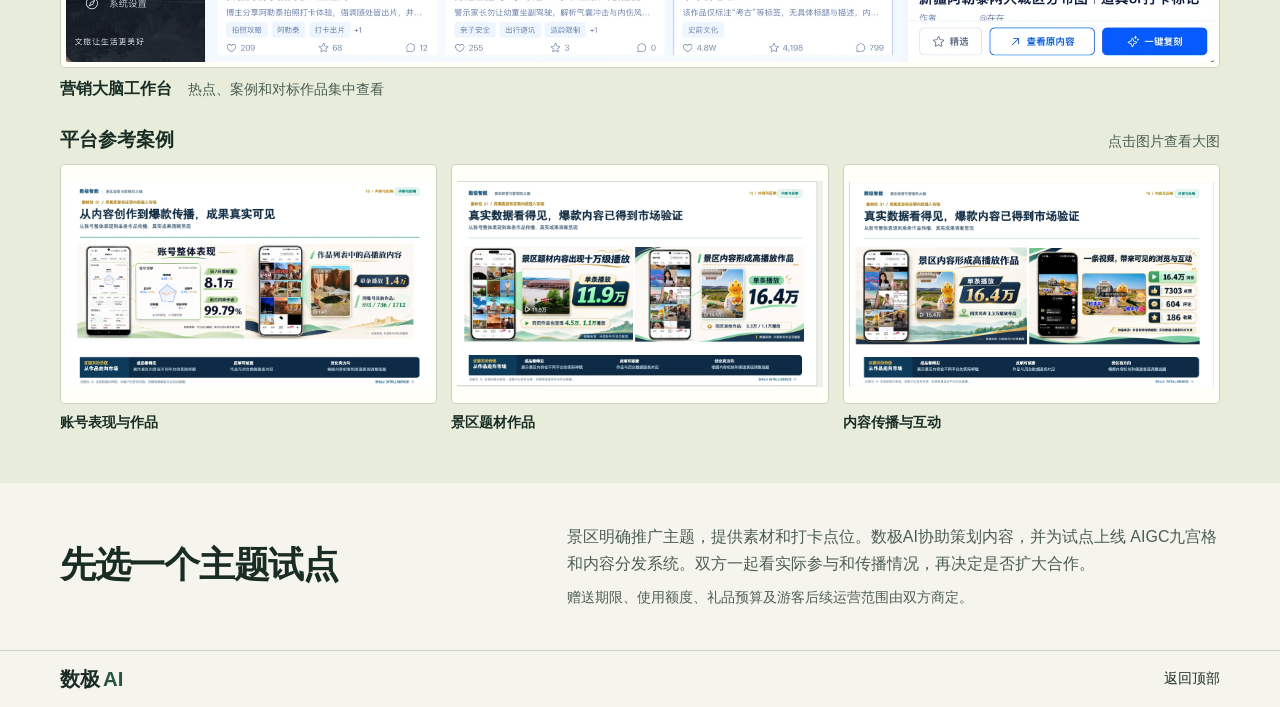
==== commit 940eed3c: "Tighten the scenic owner pitch and fold exposure estimates" ====
--- a/scenic-marketing/index.html
+++ b/scenic-marketing/index.html
@@ -5,7 +5,7 @@
   <meta name="viewport" content="width=device-width, initial-scale=1">
   <title>数极AI｜景区数字营销合作方案</title>
   <meta name="description" content="数极AI数字员工协助景区找热点、做内容、组织员工和游客分享，合作免费提供 AIGC九宫格和内容分发系统。">
-  <link rel="stylesheet" href="styles.css?v=scenic-reach">
+  <link rel="stylesheet" href="styles.css?v=scenic-value">
   <script src="gallery.js" defer></script>
 </head>
 <body id="top">
@@ -86,26 +86,30 @@
         <h2 id="value-title">景区获得什么？</h2>
         <div class="value-cards">
           <article class="value-feature">
-            <p class="value-kicker">AIGC九宫格 + 内容分发系统，合作即赠</p>
-            <h3>您出小礼品，让成千上万游客帮景区宣传</h3>
-            <p class="value-lead">您选要推广的内容，员工每天转发，游客自愿分享领礼。客流和参与度起来后，就能组织数千人每天在微信视频号、抖音、小红书一起发，把流量集中到您最想推的景点和活动上。</p>
-            <table class="reach-table">
-              <caption>曝光情景测算 <span>假设每位参与游客在三个平台各发 1 条，每条获 500 次曝光</span></caption>
-              <thead><tr><th scope="col">发布与曝光</th><th scope="col">3,000 人/天</th><th scope="col">5,000 人/天</th></tr></thead>
-              <tbody>
-                <tr><th scope="row">日发布量</th><td>9,000 条</td><td>15,000 条</td></tr>
-                <tr class="reach-daily"><th scope="row">日曝光</th><td>450 万次</td><td>750 万次</td></tr>
-                <tr><th scope="row">月曝光</th><td>1.35 亿次</td><td>2.25 亿次</td></tr>
-                <tr><th scope="row">年曝光</th><td>约 16 亿次</td><td>约 27 亿次</td></tr>
-              </tbody>
-            </table>
-            <p class="reach-note">按每日参与人数和条均曝光不变、每月 30 天、每年 365 天测算。曝光次数未去重，实际结果取决于参与率、发布频次和平台分发。</p>
+            <p class="value-kicker">AIGC九宫格、内容分发系统，合作即赠</p>
+            <h3>让每一批游客，帮您带来下一批</h3>
+            <p class="value-lead">礼品预算您定。客流和参与度上来后，每天可组织数千人帮景区宣传。</p>
           </article>
-          <article><h3>九宫格让游客愿意发</h3><p>一键生成带景区地标和活动标签的美照。游客晒旅行，景区进朋友圈。按 1,000 位分享者、每人 300 位好友估算，分享者的好友数合计约 30 万，实际看到的人数以平台数据为准。</p></article>
-          <article><h3>分发系统把游客变成推荐官</h3><p>景区设定小礼品，游客自愿分享后领取。员工日常转发，游客把景区推荐给身边的人，帮景区带来更多咨询和购票机会。</p></article>
-          <article><h3>同一话题集中发，放大爆点</h3><p>按每人 1 条、每条 500 次曝光测算，1,000 人集中发同一主题，就是 50 万次曝光；2,000 人就是 100 万次。若每天有 1 条作品达到 10 万次曝光，30 天就是 300 万次；每天 10 条就是 3,000 万次。</p></article>
-          <article><h3>老游客常看到，才有理由再来</h3><p>AIGC营销大脑每天按爆款思路帮景区做选题、文案和图文视频。游客持续分享，让老客看到景区的新玩法、新活动，多一次回来的理由。</p></article>
-          <p class="value-summary"><strong>九宫格让游客愿意发，分发系统让大家一起发，营销大脑让景区天天有内容可发。</strong></p>
+          <article><h3>靠游客口碑带新客</h3><p>游客晒带景区地标的九宫格，亲友看到的是熟人的真实推荐。</p></article>
+          <article><h3>主推活动，集中曝光</h3><p>您定推什么，员工每天发，游客分享领礼。把曝光集中到您最想推的活动上。</p></article>
+          <article><h3>每天有新内容可发</h3><p>营销大脑结合景区素材做图文、短视频，帮新客发现景区，也给老客一个再来的理由。</p></article>
+          <div class="value-actions">
+            <a class="value-action" href="#pilot">选一个活动，先试一轮</a>
+            <details class="reach-details">
+              <summary>查看曝光测算</summary>
+              <table class="reach-table">
+                <caption>曝光情景测算 <span>假设每位参与游客在三个平台各发 1 条，每条获 500 次曝光</span></caption>
+                <thead><tr><th scope="col">发布与曝光</th><th scope="col">3,000 人/天</th><th scope="col">5,000 人/天</th></tr></thead>
+                <tbody>
+                  <tr><th scope="row">日发布量</th><td>9,000 条</td><td>15,000 条</td></tr>
+                  <tr class="reach-daily"><th scope="row">日曝光</th><td>450 万次</td><td>750 万次</td></tr>
+                  <tr><th scope="row">月曝光</th><td>1.35 亿次</td><td>2.25 亿次</td></tr>
+                  <tr><th scope="row">年曝光</th><td>约 16 亿次</td><td>约 27 亿次</td></tr>
+                </tbody>
+              </table>
+              <p class="reach-note">按每日参与人数和条均曝光不变、每月 30 天、每年 365 天测算。曝光次数未去重，实际结果取决于参与率、发布频次和平台分发。</p>
+            </details>
+          </div>
         </div>
       </div>
     </section>
--- a/scenic-marketing/styles.css
+++ b/scenic-marketing/styles.css
@@ -184,7 +184,7 @@
 
 .value { background: var(--pine); color: var(--white); padding: 36px 0; }
 .value-grid { display: grid; grid-template-columns: minmax(0, .65fr) minmax(0, 2fr); gap: clamp(24px, 5vw, 64px); align-items: start; }
-.value-cards { display: grid; grid-template-columns: repeat(2, minmax(0, 1fr)); gap: 20px; }
+.value-cards { display: grid; grid-template-columns: repeat(3, minmax(0, 1fr)); gap: 20px; }
 .value h2 { font-size: clamp(1.8rem, 2.65vw, 2.6rem); max-width: 6em; }
 .value article { border-left: 1px solid var(--fern); padding-left: 18px; }
 .value h3 { color: var(--lime); margin-bottom: .35rem; }
@@ -208,7 +208,13 @@
 .reach-table th { font-weight: 650; }
 .reach-table .reach-daily td { color: var(--lime); font-size: clamp(1rem, 2.5vw, 1.44rem); font-weight: 780; }
 .value .reach-note { font-size: .75rem; margin-top: .6rem; }
-.value .value-summary { grid-column: 1 / -1; color: var(--lime); padding-top: .75rem; border-top: 1px solid #517763; }
+.value-actions { grid-column: 1 / -1; display: flex; flex-wrap: wrap; align-items: baseline; gap: .6rem 1.25rem; padding-top: .8rem; border-top: 1px solid #517763; }
+.value-action { padding: .45rem .8rem; border-radius: 3px; background: var(--lime); color: var(--ink); font-weight: 750; font-size: .875rem; }
+.value-action:hover { background: var(--white); }
+.value-actions :focus-visible { outline-color: var(--lime); }
+.reach-details { min-width: 0; color: var(--inverse); font-size: .875rem; }
+.reach-details[open] { flex: 1 0 100%; }
+.reach-details summary { cursor: pointer; width: fit-content; }
 
 .gift { display: grid; grid-template-columns: minmax(0, .8fr) minmax(0, 1.2fr); gap: clamp(26px, 6vw, 86px); align-items: center; padding-block: 49px; }
 .gift-figure { padding: 9px; background: var(--white); border: 1px solid var(--outline); border-radius: 5px; max-width: 450px; }
